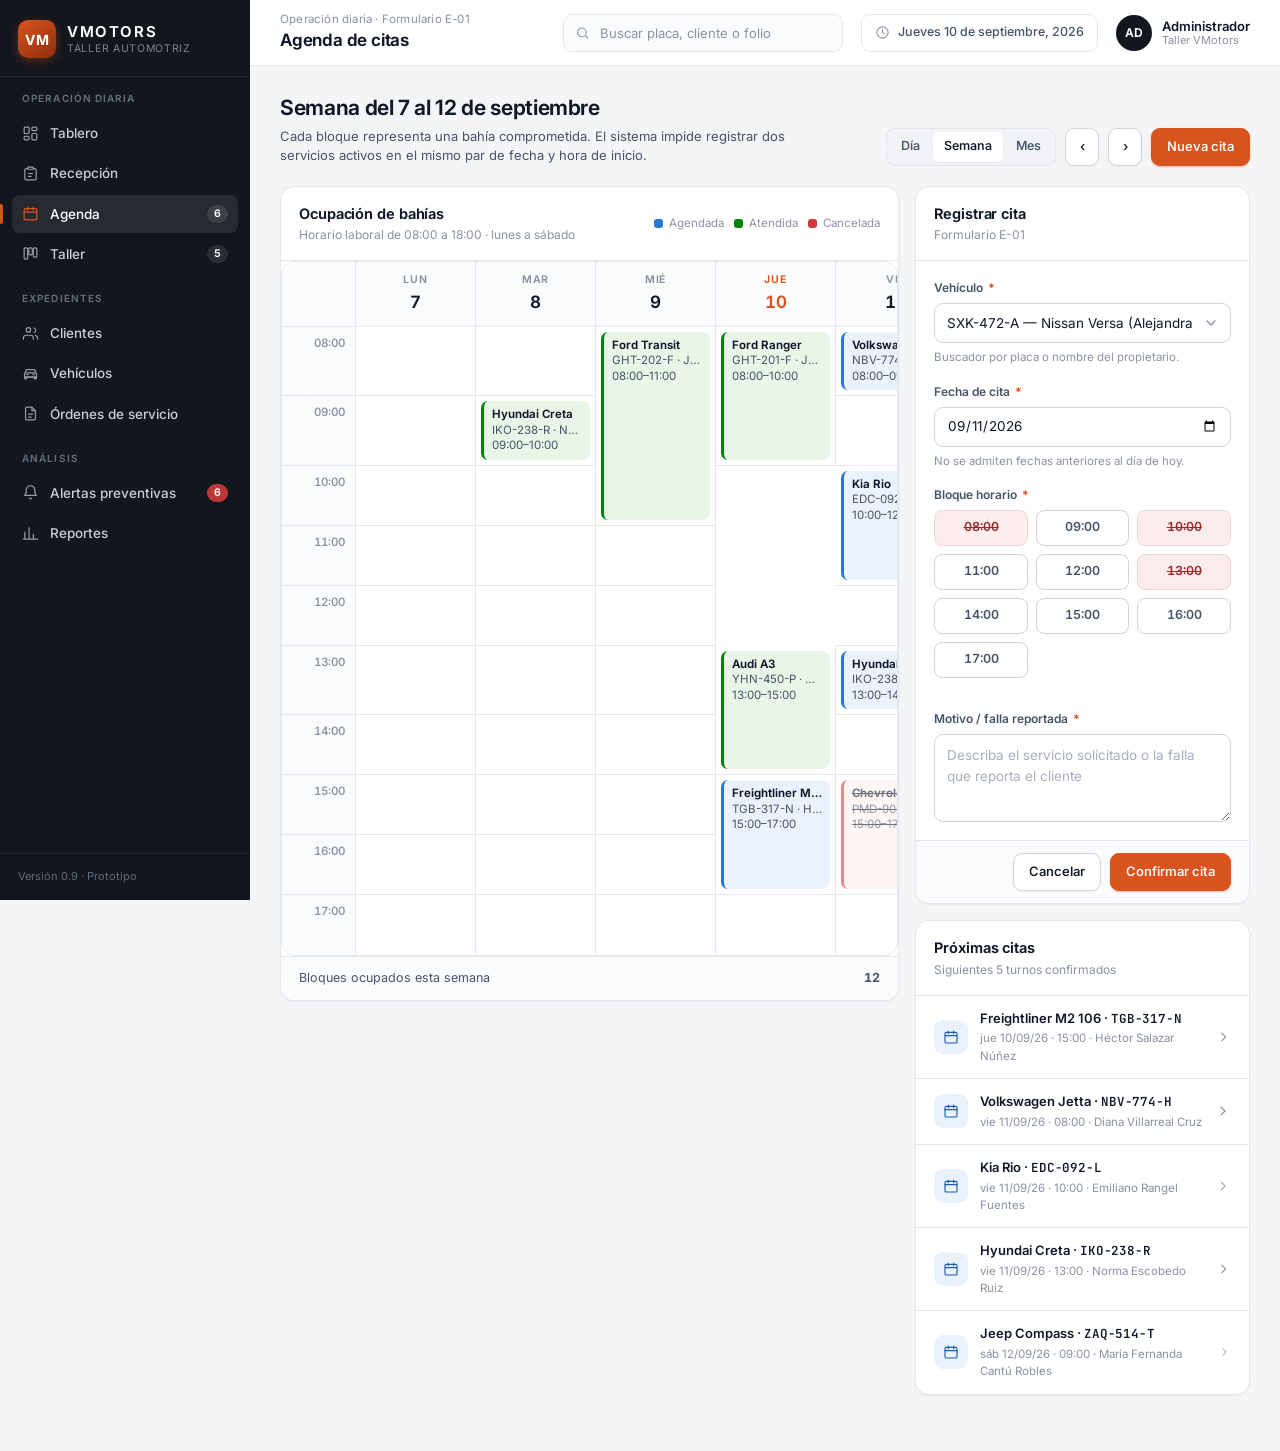
==== frontend/agenda.html @ 63ac7770 "code(frontend): This commit add the frontend without backend (future commit)" ====
<!DOCTYPE html>
<html lang="es">
<head>
<meta charset="utf-8">
<meta name="viewport" content="width=device-width, initial-scale=1">
<title>Agenda de citas · VMotors</title>
<link rel="icon" href="assets/img/favicon.svg">
<link rel="preconnect" href="https://fonts.googleapis.com">
<link rel="preconnect" href="https://fonts.gstatic.com" crossorigin>
<link href="https://fonts.googleapis.com/css2?family=Inter:wght@400;500;600;700&family=JetBrains+Mono:wght@500;600&display=swap" rel="stylesheet">
<link rel="stylesheet" href="assets/css/styles.css">
</head>
<body data-page="agenda" data-title="Agenda de citas" data-crumb="Operación diaria · Formulario E-01">
<div class="layout">
  <aside id="sidebar"></aside>
  <div class="main">
    <header id="topbar"></header>
    <main class="content">

      <div class="page-head">
        <div>
          <h2>Semana del 7 al 12 de septiembre</h2>
          <p>Cada bloque representa una bahía comprometida. El sistema impide registrar dos servicios activos en el mismo par de fecha y hora de inicio.</p>
        </div>
        <div class="page-actions">
          <div class="seg">
            <button data-demo="Vista de día (demostración).">Día</button>
            <button class="is-active">Semana</button>
            <button data-demo="Vista de mes (demostración).">Mes</button>
          </div>
          <button class="btn btn-icon" data-demo="Semana anterior (demostración).">‹</button>
          <button class="btn btn-icon" data-demo="Semana siguiente (demostración).">›</button>
          <button class="btn btn-primary" data-modal-open="modal-cita">Nueva cita</button>
        </div>
      </div>

      <div class="grid g-main" style="align-items:start">
        <!-- ===================== CALENDARIO ===================== -->
        <article class="card">
          <div class="card-head">
            <div>
              <h3>Ocupación de bahías</h3>
              <div class="sub">Horario laboral de 08:00 a 18:00 · lunes a sábado</div>
            </div>
            <div class="row" style="font-size:11.5px;color:var(--ink-3)">
              <span class="row" style="gap:6px"><span class="kb-swatch" style="background:var(--st-recibido)"></span>Agendada</span>
              <span class="row" style="gap:6px"><span class="kb-swatch" style="background:var(--st-terminado)"></span>Atendida</span>
              <span class="row" style="gap:6px"><span class="kb-swatch" style="background:var(--critical)"></span>Cancelada</span>
            </div>
          </div>
          <div class="card-body tight">
            <div class="cal" id="cal"></div>
          </div>
          <div class="card-foot">
            <span>Bloques ocupados esta semana</span>
            <strong class="num" id="ocupacion">0</strong>
          </div>
        </article>

        <!-- ===================== PANEL E-01 ===================== -->
        <aside class="stack" style="position:sticky;top:90px">
          <article class="card">
            <div class="card-head">
              <div><h3>Registrar cita</h3><div class="sub">Formulario E-01</div></div>
            </div>
            <div class="card-body">
              <div class="stack" style="gap:16px">
                <div class="field">
                  <label>Vehículo <span class="req">*</span></label>
                  <select class="select" id="sel-vehiculo"></select>
                  <span class="hint">Buscador por placa o nombre del propietario.</span>
                </div>
                <div class="field">
                  <label>Fecha de cita <span class="req">*</span></label>
                  <input class="input" type="date" id="in-fecha" value="2026-09-11" min="2026-09-10">
                  <span class="hint">No se admiten fechas anteriores al día de hoy.</span>
                </div>
                <div class="field">
                  <label>Bloque horario <span class="req">*</span></label>
                  <div class="slots" id="slots"></div>
                </div>
                <div id="aviso-slot"></div>
                <div class="field">
                  <label>Motivo / falla reportada <span class="req">*</span></label>
                  <textarea class="textarea" style="min-height:88px" placeholder="Describa el servicio solicitado o la falla que reporta el cliente"></textarea>
                </div>
              </div>
            </div>
            <div class="card-foot" style="justify-content:flex-end;gap:9px">
              <button class="btn" data-demo="Captura cancelada (demostración).">Cancelar</button>
              <button class="btn btn-primary" id="btn-guardar" data-demo="Cita registrada (demostración).">Confirmar cita</button>
            </div>
          </article>

          <article class="card">
            <div class="card-head"><div><h3>Próximas citas</h3><div class="sub">Siguientes 5 turnos confirmados</div></div></div>
            <div class="list" id="proximas"></div>
          </article>
        </aside>
      </div>

    </main>
  </div>
</div>

<!-- Modal de detalle de cita -->
<div class="modal-backdrop" id="modal-cita">
  <div class="modal">
    <div class="modal-head">
      <div>
        <h3 id="mc-titulo">Detalle de la cita</h3>
        <div class="sub dim" id="mc-sub"></div>
      </div>
      <button class="btn btn-ghost btn-icon" data-modal-close><span data-icon="cerrar"></span></button>
    </div>
    <div class="modal-body" id="mc-body"></div>
    <div class="modal-foot">
      <button class="btn" data-modal-close>Cerrar</button>
      <button class="btn" data-demo="Cita reprogramada (demostración).">Reprogramar</button>
      <a class="btn btn-primary" href="orden-detalle.html">Abrir orden de servicio</a>
    </div>
  </div>
</div>

<script src="assets/js/data.js"></script>
<script src="assets/js/app.js"></script>
<script>
const DIAS_SEMANA = [
  { iso: "2026-09-07", nombre: "Lun" }, { iso: "2026-09-08", nombre: "Mar" },
  { iso: "2026-09-09", nombre: "Mié" }, { iso: "2026-09-10", nombre: "Jue" },
  { iso: "2026-09-11", nombre: "Vie" }, { iso: "2026-09-12", nombre: "Sáb" }
];
const HORAS = ["08:00","09:00","10:00","11:00","12:00","13:00","14:00","15:00","16:00","17:00"];

const COLOR_CITA = {
  "Agendada":  { linea: "var(--st-recibido)",  fondo: "#eaf2fd" },
  "Atendida":  { linea: "var(--st-terminado)", fondo: "#e8f6e8" },
  "Cancelada": { linea: "var(--critical)",     fondo: "#fceded" }
};

function initPagina() {
  pintarCalendario();
  pintarPanel();
  pintarProximas();
}

/* ------------------------- Calendario semanal ------------------------- */
function pintarCalendario() {
  const cal = document.getElementById("cal");
  const partes = [];
  let ocupados = 0;

  /* Encabezados */
  partes.push(`<div class="cal-cell cal-head" style="grid-column:1;grid-row:1"></div>`);
  DIAS_SEMANA.forEach((d, i) => {
    const hoy = d.iso === VM.HOY;
    partes.push(`<div class="cal-cell cal-head ${hoy ? "is-today" : ""} ${i === 5 ? "is-last-col" : ""}"
        style="grid-column:${i + 2};grid-row:1">
        <div class="d-name">${d.nombre}</div>
        <div class="d-num">${Number(d.iso.slice(8))}</div>
      </div>`);
  });

  /* Celdas por hora */
  HORAS.forEach((h, r) => {
    const fila = r + 2;
    const ultimaFila = r === HORAS.length - 1;
    partes.push(`<div class="cal-cell cal-hour ${ultimaFila ? "is-last-row" : ""}" style="grid-column:1;grid-row:${fila}">${h}</div>`);

    DIAS_SEMANA.forEach((d, c) => {
      const col = c + 2;
      const clases = `${c === 5 ? "is-last-col" : ""} ${ultimaFila ? "is-last-row" : ""}`;

      const inicia = VM.citas.find(x => x.fecha === d.iso && x.hora_inicio === h);
      const cubre  = VM.citas.find(x => x.fecha === d.iso && x.hora_inicio < h && x.hora_fin > h);
      if (cubre) return;                       /* la celda la ocupa un evento que empezó antes */

      if (inicia) {
        ocupados++;
        const v  = VM.vehiculo(inicia.id_vehiculo);
        const cl = VM.cliente(v.id_cliente);
        const dur = Math.max(1, parseInt(inicia.hora_fin) - parseInt(inicia.hora_inicio));
        const col_ = COLOR_CITA[inicia.estatus_cita];
        partes.push(`<div class="cal-cell ${clases}" style="grid-column:${col};grid-row:${fila} / span ${dur}">
          <div class="cal-event ${inicia.estatus_cita === "Cancelada" ? "is-cancel" : ""}"
               style="--ev:${col_.linea};--ev-bg:${col_.fondo}"
               data-cita="${inicia.id_cita}" role="button" tabindex="0">
            <div class="ev-title">${v.marca} ${v.modelo}</div>
            <div class="ev-sub">${v.placas} · ${VM.nombreCliente(cl).split(" ")[0]}</div>
            <div class="ev-sub">${inicia.hora_inicio}–${inicia.hora_fin}</div>
          </div>
        </div>`);
      } else {
        partes.push(`<div class="cal-cell cal-slot is-free ${clases}" style="grid-column:${col};grid-row:${fila}"
             data-demo="Bloque libre: se abriría el formulario E-01 (demostración)."></div>`);
      }
    });
  });

  cal.innerHTML = partes.join("");
  cal.style.gridTemplateRows = `auto repeat(${HORAS.length}, minmax(60px, auto))`;
  document.getElementById("ocupacion").textContent = ocupados;

  cal.addEventListener("click", (e) => {
    const ev = e.target.closest("[data-cita]");
    if (ev) abrirDetalle(+ev.dataset.cita);
  });
}

/* ------------------------- Detalle en modal ------------------------- */
function abrirDetalle(idCita) {
  const c  = VM.cita(idCita);
  const v  = VM.vehiculo(c.id_vehiculo);
  const cl = VM.cliente(v.id_cliente);
  const o  = VM.ordenDeCita(idCita);

  document.getElementById("mc-titulo").textContent = `${v.marca} ${v.modelo} ${v.anio}`;
  document.getElementById("mc-sub").innerHTML = `Cita #${c.id_cita} · ${fmt.fecha(c.fecha)} · ${c.hora_inicio}–${c.hora_fin}`;
  document.getElementById("mc-body").innerHTML = `
    <div class="spec-grid" style="margin-bottom:18px">
      <div class="spec"><div class="s-k">Placas</div><div class="s-v mono">${v.placas}</div></div>
      <div class="spec"><div class="s-k">Estatus cita</div><div class="s-v">${pillCita(c.estatus_cita)}</div></div>
      <div class="spec"><div class="s-k">Orden</div><div class="s-v folio">${o ? o.folio : "Sin generar"}</div></div>
      <div class="spec"><div class="s-k">Etapa en taller</div><div class="s-v">${o ? pillOrden(o.estatus) : "—"}</div></div>
    </div>
    <dl class="dl">
      <dt>Propietario</dt><dd>${VM.nombreCliente(cl)}</dd>
      <dt>Teléfono</dt><dd class="mono">${cl.telefono}</dd>
      <dt>Correo</dt><dd>${cl.correo || "No registrado"}</dd>
      <dt>Motivo</dt><dd>${c.motivo_ingreso}</dd>
    </dl>`;
  document.getElementById("modal-cita").classList.add("is-open");
}

/* ------------------------- Panel E-01 ------------------------- */
function pintarPanel() {
  const sel = document.getElementById("sel-vehiculo");
  sel.innerHTML = VM.vehiculos.map(v => {
    const cl = VM.cliente(v.id_cliente);
    return `<option value="${v.id_vehiculo}">${v.placas} — ${v.marca} ${v.modelo} (${VM.nombreCliente(cl)})</option>`;
  }).join("");

  const fecha = document.getElementById("in-fecha");
  fecha.addEventListener("change", pintarSlots);
  pintarSlots();
}

function pintarSlots() {
  const fecha = document.getElementById("in-fecha").value;
  const cont  = document.getElementById("slots");
  const ocupadas = VM.citas
    .filter(c => c.fecha === fecha && c.estatus_cita !== "Cancelada")
    .map(c => c.hora_inicio);

  cont.innerHTML = VM.BLOQUES_HORARIOS.map(h =>
    `<button type="button" class="slot ${ocupadas.includes(h) ? "is-taken" : ""}" data-hora="${h}">${h}</button>`
  ).join("");

  cont.querySelectorAll(".slot").forEach(b => {
    b.addEventListener("click", () => {
      cont.querySelectorAll(".slot").forEach(x => x.classList.remove("is-selected"));
      b.classList.add("is-selected");
      evaluarTraslape(b.dataset.hora, b.classList.contains("is-taken"), fecha);
    });
  });
  document.getElementById("aviso-slot").innerHTML = "";
  document.getElementById("btn-guardar").classList.remove("is-disabled");
}

/* Regla del Proceso 2.0: (fecha, hora_inicio) ocupado => se bloquea el guardado */
function evaluarTraslape(hora, ocupado, fecha) {
  const aviso = document.getElementById("aviso-slot");
  const btn   = document.getElementById("btn-guardar");

  if (ocupado) {
    const cita = VM.citas.find(c => c.fecha === fecha && c.hora_inicio === hora && c.estatus_cita !== "Cancelada");
    const v = VM.vehiculo(cita.id_vehiculo);
    aviso.innerHTML = `<div class="alert alert-danger">${icon("alerta")}
      <div>
        <div class="a-title">Traslape detectado</div>
        El bloque de las ${hora} del ${fmt.fechaCorta(fecha)} ya está comprometido con
        <strong>${v.marca} ${v.modelo} (${v.placas})</strong>. Seleccione otro horario para habilitar el guardado.
      </div></div>`;
    btn.classList.add("is-disabled");
  } else {
    aviso.innerHTML = `<div class="alert alert-good">${icon("check")}
      <div>
        <div class="a-title">Horario disponible</div>
        No existen citas activas para las ${hora} del ${fmt.fechaCorta(fecha)}.
      </div></div>`;
    btn.classList.remove("is-disabled");
  }
}

/* ------------------------- Proximas citas ------------------------- */
function pintarProximas() {
  const prox = VM.citas
    .filter(c => c.fecha >= VM.HOY && c.estatus_cita === "Agendada")
    .sort((a, b) => (a.fecha + a.hora_inicio).localeCompare(b.fecha + b.hora_inicio))
    .slice(0, 5);

  document.getElementById("proximas").innerHTML = prox.map(c => {
    const v = VM.vehiculo(c.id_vehiculo);
    const cl = VM.cliente(v.id_cliente);
    return `<div class="list-item" data-cita="${c.id_cita}" style="cursor:pointer">
      <div class="li-icon info">${icon("agenda")}</div>
      <div class="li-main">
        <div class="li-title">${v.marca} ${v.modelo} · <span class="mono">${v.placas}</span></div>
        <div class="li-sub">${fmt.diaSemana(c.fecha)} ${fmt.fechaCorta(c.fecha)} · ${c.hora_inicio} · ${VM.nombreCliente(cl)}</div>
      </div>
      <span data-icon="chevron" style="color:var(--ink-3);width:16px;height:16px"></span>
    </div>`;
  }).join("");

  initIcons(document.getElementById("proximas"));
  document.getElementById("proximas").addEventListener("click", (e) => {
    const it = e.target.closest("[data-cita]");
    if (it) abrirDetalle(+it.dataset.cita);
  });
}
</script>
</body>
</html>
---- frontend/assets/css/styles.css ----
/* ==========================================================================
   VMotors - Sistema de Gestion para Taller Automotriz
   Hoja de estilos unica del prototipo visual (mockup estatico)
   ========================================================================== */

/* --------------------------------------------------------------------------
   1. Tokens de diseno
   -------------------------------------------------------------------------- */
:root {
  /* Superficies e ink */
  --bg:             #f4f5f7;
  --surface:        #ffffff;
  --surface-2:      #fafbfc;
  --surface-3:      #f1f3f6;
  --border:         #e4e7ec;
  --border-strong:  #d0d5dd;
  --ink:            #101828;
  --ink-2:          #475467;
  --ink-3:          #8a91a0;

  /* Marca */
  --nav:            #12161d;
  --nav-2:          #1b2029;
  --nav-ink:        #c9cfda;
  --accent:         #d9531e;
  --accent-dark:    #b8410f;
  --accent-weak:    #fdf1ea;

  /* Serie de datos (paleta validada) */
  --series-1:       #2a78d6;
  --series-1-weak:  #cde2fb;
  --grid:           #eceef2;

  /* Estados del taller */
  --st-pendiente:   #667085;
  --st-recibido:    #2a78d6;
  --st-diagnostico: #4a3aa7;
  --st-reparacion:  #eb6834;
  --st-terminado:   #008300;
  --st-entregado:   #344054;

  /* Semaforo */
  --good:           #0ca30c;
  --warning:        #fab219;
  --serious:        #ec835a;
  --critical:       #d03b3b;

  /* Geometria */
  --r-sm: 6px;
  --r:    10px;
  --r-lg: 14px;
  --shadow-xs: 0 1px 2px rgba(16, 24, 40, .05);
  --shadow-sm: 0 1px 3px rgba(16, 24, 40, .07), 0 1px 2px rgba(16, 24, 40, .04);
  --shadow-md: 0 8px 24px rgba(16, 24, 40, .09), 0 2px 6px rgba(16, 24, 40, .05);
  --shadow-lg: 0 24px 60px rgba(16, 24, 40, .18);
  --sidebar-w: 250px;
  --topbar-h: 66px;

  --font: "Inter", -apple-system, BlinkMacSystemFont, "Segoe UI", Roboto, Helvetica, Arial, sans-serif;
  --mono: "JetBrains Mono", ui-monospace, SFMono-Regular, Menlo, Consolas, monospace;
}

/* --------------------------------------------------------------------------
   2. Reset
   -------------------------------------------------------------------------- */
*, *::before, *::after { box-sizing: border-box; }
html, body { height: 100%; }
body {
  margin: 0;
  background: var(--bg);
  color: var(--ink);
  font-family: var(--font);
  font-size: 14px;
  line-height: 1.5;
  -webkit-font-smoothing: antialiased;
  text-rendering: optimizeLegibility;
}
h1, h2, h3, h4, p, figure { margin: 0; }
[hidden] { display: none !important; }
a { color: inherit; text-decoration: none; }
button, input, select, textarea { font: inherit; color: inherit; }
img, svg { vertical-align: middle; }
table { border-collapse: collapse; width: 100%; }
::selection { background: var(--accent-weak); }

/* Scrollbars discretas */
::-webkit-scrollbar { width: 10px; height: 10px; }
::-webkit-scrollbar-thumb { background: #d3d7de; border-radius: 8px; border: 3px solid transparent; background-clip: content-box; }
::-webkit-scrollbar-thumb:hover { background: #b9bfc9; background-clip: content-box; }
::-webkit-scrollbar-track { background: transparent; }

/* --------------------------------------------------------------------------
   3. Layout general
   -------------------------------------------------------------------------- */
.layout { display: flex; min-height: 100vh; }

.sidebar {
  width: var(--sidebar-w);
  flex: 0 0 var(--sidebar-w);
  background: var(--nav);
  color: var(--nav-ink);
  display: flex;
  flex-direction: column;
  position: sticky;
  top: 0;
  height: 100vh;
}
.main {
  flex: 1 1 auto;
  min-width: 0;
  display: flex;
  flex-direction: column;
}
.content {
  padding: 26px 30px 56px;
  flex: 1 1 auto;
  max-width: 1560px;
  width: 100%;
}

/* --------------------------------------------------------------------------
   4. Sidebar
   -------------------------------------------------------------------------- */
.brand {
  display: flex;
  align-items: center;
  gap: 11px;
  padding: 20px 18px 18px;
  border-bottom: 1px solid rgba(255,255,255,.07);
}
.brand-mark {
  width: 38px; height: 38px;
  border-radius: 10px;
  background: linear-gradient(145deg, var(--accent) 0%, #8f2f0c 100%);
  display: grid; place-items: center;
  color: #fff;
  font-weight: 700;
  font-size: 14px;
  letter-spacing: .5px;
  box-shadow: 0 3px 10px rgba(217, 83, 30, .35);
  flex: 0 0 auto;
}
.brand-text { display: flex; flex-direction: column; line-height: 1.2; }
.brand-name { color: #fff; font-weight: 650; font-size: 15px; letter-spacing: 1.6px; }
.brand-sub { font-size: 10.5px; color: #7c8494; letter-spacing: .7px; text-transform: uppercase; margin-top: 2px; }

.nav { padding: 14px 12px; overflow-y: auto; flex: 1 1 auto; }
.nav-group { margin-bottom: 18px; }
.nav-label {
  font-size: 10px; font-weight: 650; letter-spacing: 1.1px;
  text-transform: uppercase; color: #626b7c;
  padding: 0 10px 8px;
}
.nav-item {
  display: flex; align-items: center; gap: 11px;
  padding: 9px 10px;
  border-radius: 8px;
  color: var(--nav-ink);
  font-size: 13.5px;
  font-weight: 500;
  position: relative;
  transition: background .14s ease, color .14s ease;
}
.nav-item + .nav-item { margin-top: 2px; }
.nav-item svg { width: 17px; height: 17px; flex: 0 0 auto; opacity: .72; }
.nav-item:hover { background: rgba(255,255,255,.055); color: #fff; }
.nav-item:hover svg { opacity: 1; }
.nav-item.is-active { background: rgba(255,255,255,.09); color: #fff; }
.nav-item.is-active svg { opacity: 1; color: var(--accent); }
.nav-item.is-active::before {
  content: ""; position: absolute; left: -12px; top: 50%; transform: translateY(-50%);
  width: 3px; height: 20px; border-radius: 0 3px 3px 0; background: var(--accent);
}
.nav-badge {
  margin-left: auto;
  background: rgba(255,255,255,.1);
  color: #fff;
  font-size: 10.5px; font-weight: 650;
  padding: 1px 7px; border-radius: 20px;
  font-variant-numeric: tabular-nums;
}
.nav-badge.is-alert { background: rgba(208,59,59,.9); }

.sidebar-foot {
  border-top: 1px solid rgba(255,255,255,.07);
  padding: 14px 18px 16px;
  font-size: 11px;
  color: #626b7c;
  display: flex; justify-content: space-between; align-items: center;
}
.sidebar-foot a:hover { color: #fff; }

/* --------------------------------------------------------------------------
   5. Topbar
   -------------------------------------------------------------------------- */
.topbar {
  height: var(--topbar-h);
  flex: 0 0 var(--topbar-h);
  background: rgba(255,255,255,.88);
  backdrop-filter: saturate(180%) blur(10px);
  border-bottom: 1px solid var(--border);
  display: flex; align-items: center; gap: 18px;
  padding: 0 30px;
  position: sticky; top: 0; z-index: 40;
}
.topbar-titles { min-width: 0; }
.topbar h1 { font-size: 17px; font-weight: 650; letter-spacing: -.2px; }
.topbar .crumb { font-size: 11.5px; color: var(--ink-3); letter-spacing: .2px; }
.topbar-spacer { flex: 1 1 auto; }

.search {
  position: relative; width: 280px;
}
.search input {
  width: 100%;
  height: 38px;
  border: 1px solid var(--border);
  background: var(--surface-2);
  border-radius: 9px;
  padding: 0 12px 0 36px;
  font-size: 13px;
  outline: none;
  transition: border-color .15s, box-shadow .15s, background .15s;
}
.search input::placeholder { color: var(--ink-3); }
.search input:focus { border-color: var(--accent); background: #fff; box-shadow: 0 0 0 3px rgba(217,83,30,.12); }
.search svg { position: absolute; left: 12px; top: 50%; transform: translateY(-50%); width: 15px; height: 15px; color: var(--ink-3); }

.topbar-chip {
  display: inline-flex; align-items: center; gap: 8px;
  height: 38px; padding: 0 13px;
  border: 1px solid var(--border);
  border-radius: 9px;
  background: var(--surface);
  font-size: 12.5px; color: var(--ink-2); font-weight: 500;
  white-space: nowrap;
}
.topbar-chip svg { width: 15px; height: 15px; color: var(--ink-3); }

.avatar {
  width: 36px; height: 36px; border-radius: 50%;
  background: var(--nav); color: #fff;
  display: grid; place-items: center;
  font-size: 12px; font-weight: 650; letter-spacing: .3px;
}
.user-chip { display: flex; align-items: center; gap: 10px; }
.user-chip .u-name { font-size: 13px; font-weight: 600; line-height: 1.15; }
.user-chip .u-role { font-size: 11px; color: var(--ink-3); line-height: 1.15; }

/* --------------------------------------------------------------------------
   6. Encabezado de pagina y utilidades
   -------------------------------------------------------------------------- */
.page-head {
  display: flex; align-items: flex-end; justify-content: space-between;
  gap: 20px; margin-bottom: 20px; flex-wrap: wrap;
}
.page-head h2 { font-size: 21px; font-weight: 650; letter-spacing: -.35px; }
.page-head p { color: var(--ink-2); font-size: 13px; margin-top: 3px; max-width: 70ch; }
.page-actions { display: flex; gap: 9px; flex-wrap: wrap; }

.grid { display: grid; gap: 16px; }
.g-2 { grid-template-columns: repeat(2, minmax(0,1fr)); }
.g-3 { grid-template-columns: repeat(3, minmax(0,1fr)); }
.g-4 { grid-template-columns: repeat(4, minmax(0,1fr)); }
.g-main { grid-template-columns: minmax(0, 1.85fr) minmax(0, 1fr); }
.g-side { grid-template-columns: minmax(0, 1fr) minmax(0, 1.6fr); }
.stack { display: flex; flex-direction: column; gap: 16px; }
.row { display: flex; align-items: center; gap: 10px; }
.row-between { display: flex; align-items: center; justify-content: space-between; gap: 12px; }
.mt-16 { margin-top: 16px; }
.mt-24 { margin-top: 24px; }
.muted { color: var(--ink-2); }
.dim { color: var(--ink-3); }
.num { font-variant-numeric: tabular-nums; }
.mono { font-family: var(--mono); font-size: 12.5px; letter-spacing: -.2px; }
.nowrap { white-space: nowrap; }
.tright { text-align: right; }
.tcenter { text-align: center; }

/* --------------------------------------------------------------------------
   7. Card
   -------------------------------------------------------------------------- */
.card {
  background: var(--surface);
  border: 1px solid var(--border);
  border-radius: var(--r-lg);
  box-shadow: var(--shadow-xs);
  overflow: hidden;
}
.card-head {
  padding: 16px 18px;
  border-bottom: 1px solid var(--border);
  display: flex; align-items: center; justify-content: space-between; gap: 12px;
}
.card-head h3 { font-size: 14.5px; font-weight: 650; letter-spacing: -.1px; }
.card-head .sub { font-size: 12px; color: var(--ink-3); margin-top: 2px; }
.card-body { padding: 18px; }
.card-body.tight { padding: 0; }
.card-foot {
  padding: 12px 18px;
  border-top: 1px solid var(--border);
  background: var(--surface-2);
  display: flex; align-items: center; justify-content: space-between; gap: 12px;
  font-size: 12.5px; color: var(--ink-2);
}

/* --------------------------------------------------------------------------
   8. KPI tiles
   -------------------------------------------------------------------------- */
.kpi {
  background: var(--surface);
  border: 1px solid var(--border);
  border-radius: var(--r-lg);
  padding: 17px 18px 16px;
  box-shadow: var(--shadow-xs);
  position: relative;
  overflow: hidden;
}
.kpi::after {
  content: ""; position: absolute; inset: 0 auto 0 0; width: 3px;
  background: var(--kpi-accent, var(--border-strong));
}
.kpi-label {
  font-size: 10.5px; font-weight: 650; letter-spacing: 1px;
  text-transform: uppercase; color: var(--ink-3);
  display: flex; align-items: center; gap: 7px;
}
.kpi-value {
  font-size: 30px; font-weight: 660; letter-spacing: -1px;
  font-variant-numeric: tabular-nums;
  margin-top: 9px; line-height: 1.05;
}
.kpi-value .unit { font-size: 15px; font-weight: 550; color: var(--ink-3); letter-spacing: 0; margin-left: 3px; }
.kpi-foot { margin-top: 9px; font-size: 12px; color: var(--ink-2); display: flex; align-items: center; gap: 7px; }
.delta { display: inline-flex; align-items: center; gap: 3px; font-weight: 600; font-size: 11.5px; }
.delta.up { color: #0a7a0a; }
.delta.down { color: var(--critical); }
.delta svg { width: 12px; height: 12px; }

/* --------------------------------------------------------------------------
   9. Botones
   -------------------------------------------------------------------------- */
.btn {
  display: inline-flex; align-items: center; justify-content: center; gap: 7px;
  height: 38px; padding: 0 15px;
  border-radius: 9px;
  border: 1px solid var(--border-strong);
  background: var(--surface);
  color: var(--ink);
  font-size: 13px; font-weight: 550;
  cursor: pointer;
  white-space: nowrap;
  transition: background .14s, border-color .14s, box-shadow .14s, transform .05s;
  box-shadow: var(--shadow-xs);
}
.btn svg { width: 15px; height: 15px; }
.btn:hover { background: var(--surface-3); }
.btn:active { transform: translateY(1px); }
.btn-primary {
  background: var(--accent); border-color: var(--accent); color: #fff;
  box-shadow: 0 1px 2px rgba(184,65,15,.35);
}
.btn-primary:hover { background: var(--accent-dark); border-color: var(--accent-dark); }
.btn-dark { background: var(--nav); border-color: var(--nav); color: #fff; }
.btn-dark:hover { background: #232a35; border-color: #232a35; }
.btn-ghost { background: transparent; border-color: transparent; box-shadow: none; color: var(--ink-2); }
.btn-ghost:hover { background: var(--surface-3); color: var(--ink); }
.btn-sm { height: 32px; padding: 0 11px; font-size: 12.5px; border-radius: 8px; }
.btn-icon { width: 34px; padding: 0; }
.btn[disabled], .btn.is-disabled { opacity: .5; cursor: not-allowed; }

/* --------------------------------------------------------------------------
   10. Pills / badges
   -------------------------------------------------------------------------- */
.pill {
  display: inline-flex; align-items: center; gap: 6px;
  padding: 3px 9px 3px 7px;
  border-radius: 20px;
  font-size: 11.5px; font-weight: 600;
  border: 1px solid transparent;
  white-space: nowrap;
  line-height: 1.45;
}
.pill svg { width: 12px; height: 12px; }
.pill .dot { width: 6px; height: 6px; border-radius: 50%; background: currentColor; flex: 0 0 auto; }
.pill-plain { padding: 3px 9px; }

.st-pendiente   { color: #414b5c; background: #f1f2f4; border-color: #e1e4e9; }
.st-recibido    { color: #1b5cab; background: #eaf2fd; border-color: #d5e5fa; }
.st-diagnostico { color: #3b2e86; background: #eeecfa; border-color: #dedaf5; }
.st-reparacion  { color: #a83f14; background: #fdf0ea; border-color: #f8ded1; }
.st-terminado   { color: #056605; background: #e8f6e8; border-color: #d3ecd3; }
.st-entregado   { color: #344054; background: #eef0f3; border-color: #e0e4ea; }
.st-cancelada   { color: #a02a2a; background: #fceded; border-color: #f7dada; }
.st-agendada    { color: #1b5cab; background: #eaf2fd; border-color: #d5e5fa; }
.st-atendida    { color: #056605; background: #e8f6e8; border-color: #d3ecd3; }
.st-neutral     { color: var(--ink-2); background: var(--surface-3); border-color: var(--border); }
.st-warn        { color: #8a5a00; background: #fdf5e3; border-color: #f7e7c2; }
.st-critical    { color: #a02a2a; background: #fceded; border-color: #f7dada; }

/* --------------------------------------------------------------------------
   11. Tablas
   -------------------------------------------------------------------------- */
.table-wrap { overflow-x: auto; }
table.tbl { font-size: 13px; }
table.tbl thead th {
  position: sticky; top: 0; z-index: 2;
  background: var(--surface-2);
  text-align: left;
  font-size: 10.5px; font-weight: 650; letter-spacing: .9px; text-transform: uppercase;
  color: var(--ink-3);
  padding: 10px 16px;
  border-bottom: 1px solid var(--border);
  white-space: nowrap;
}
table.tbl tbody td {
  padding: 12px 16px;
  border-bottom: 1px solid var(--border);
  vertical-align: middle;
}
table.tbl tbody tr:last-child td { border-bottom: none; }
table.tbl tbody tr { transition: background .12s; }
table.tbl tbody tr:hover { background: var(--surface-2); }
table.tbl .cell-strong { font-weight: 600; }
table.tbl .cell-sub { font-size: 11.5px; color: var(--ink-3); margin-top: 1px; }
table.tbl td.actions { text-align: right; white-space: nowrap; }
.plate {
  display: inline-block;
  font-family: var(--mono);
  font-size: 12px; font-weight: 600; letter-spacing: .6px;
  background: var(--surface-3);
  border: 1px solid var(--border-strong);
  border-radius: 5px;
  padding: 2px 7px;
  color: var(--ink);
  white-space: nowrap;
}
.folio { font-family: var(--mono); font-size: 12.5px; font-weight: 600; color: var(--ink-2); }

.person { display: flex; align-items: center; gap: 10px; }
.person .av {
  width: 32px; height: 32px; border-radius: 50%;
  background: var(--surface-3); color: var(--ink-2);
  display: grid; place-items: center;
  font-size: 11px; font-weight: 650; letter-spacing: .2px;
  border: 1px solid var(--border);
  flex: 0 0 auto;
}

/* Barra de herramientas de tabla */
.toolbar {
  display: flex; align-items: center; gap: 10px; flex-wrap: wrap;
  padding: 14px 18px;
  border-bottom: 1px solid var(--border);
  background: var(--surface);
}
.toolbar .search { width: 260px; }
.seg {
  display: inline-flex; background: var(--surface-3);
  border: 1px solid var(--border); border-radius: 9px; padding: 3px; gap: 2px;
}
.seg button {
  border: 0; background: transparent; border-radius: 6px;
  padding: 5px 11px; font-size: 12.5px; font-weight: 550; color: var(--ink-2);
  cursor: pointer; transition: background .12s, color .12s;
}
.seg button:hover { color: var(--ink); }
.seg button.is-active { background: var(--surface); color: var(--ink); box-shadow: var(--shadow-xs); }

.pagination { display: flex; align-items: center; gap: 4px; }
.pagination button {
  min-width: 30px; height: 30px; padding: 0 8px;
  border: 1px solid var(--border); background: var(--surface);
  border-radius: 7px; font-size: 12.5px; cursor: pointer; color: var(--ink-2);
}
.pagination button:hover { background: var(--surface-3); }
.pagination button.is-active { background: var(--nav); border-color: var(--nav); color: #fff; font-weight: 600; }

/* --------------------------------------------------------------------------
   12. Formularios
   -------------------------------------------------------------------------- */
.field { display: flex; flex-direction: column; gap: 6px; }
.field > label {
  font-size: 12px; font-weight: 600; color: var(--ink-2);
  display: flex; align-items: center; gap: 5px;
}
.req { color: var(--accent); font-weight: 700; }
.input, .select, .textarea {
  width: 100%;
  border: 1px solid var(--border-strong);
  background: var(--surface);
  border-radius: 9px;
  padding: 0 12px;
  height: 40px;
  font-size: 13.5px;
  outline: none;
  transition: border-color .15s, box-shadow .15s;
}
.textarea { height: auto; padding: 10px 12px; resize: vertical; min-height: 90px; line-height: 1.55; }
.input:focus, .select:focus, .textarea:focus {
  border-color: var(--accent);
  box-shadow: 0 0 0 3px rgba(217,83,30,.12);
}
.input::placeholder, .textarea::placeholder { color: #a8aebb; }
.select {
  appearance: none;
  background-image: url("data:image/svg+xml;utf8,<svg xmlns='http://www.w3.org/2000/svg' width='16' height='16' viewBox='0 0 24 24' fill='none' stroke='%238a91a0' stroke-width='2.2' stroke-linecap='round' stroke-linejoin='round'><polyline points='6 9 12 15 18 9'/></svg>");
  background-repeat: no-repeat;
  background-position: right 11px center;
  padding-right: 34px;
}
.hint { font-size: 11.5px; color: var(--ink-3); }
.field-grid { display: grid; gap: 16px 16px; }
.fg-2 { grid-template-columns: repeat(2, minmax(0,1fr)); }
.fg-3 { grid-template-columns: repeat(3, minmax(0,1fr)); }
.fg-4 { grid-template-columns: repeat(4, minmax(0,1fr)); }
.span-2 { grid-column: span 2; }
.span-3 { grid-column: span 3; }
.span-full { grid-column: 1 / -1; }

.check { display: inline-flex; align-items: center; gap: 8px; font-size: 13px; color: var(--ink-2); cursor: pointer; }
.check input { width: 16px; height: 16px; accent-color: var(--accent); }

.radio-cards { display: grid; gap: 10px; grid-template-columns: repeat(auto-fit, minmax(150px, 1fr)); }
.radio-card {
  border: 1px solid var(--border-strong); border-radius: 10px;
  padding: 12px 13px; cursor: pointer;
  display: flex; align-items: center; gap: 10px;
  transition: border-color .14s, background .14s, box-shadow .14s;
  background: var(--surface);
}
.radio-card:hover { border-color: #b8bfcc; }
.radio-card input { accent-color: var(--accent); width: 16px; height: 16px; }
.radio-card .rc-title { font-size: 13px; font-weight: 600; }
.radio-card .rc-sub { font-size: 11.5px; color: var(--ink-3); }
.radio-card.is-selected { border-color: var(--accent); background: var(--accent-weak); box-shadow: 0 0 0 3px rgba(217,83,30,.09); }

.fieldset-title {
  font-size: 11px; font-weight: 650; letter-spacing: 1px; text-transform: uppercase;
  color: var(--ink-3); display: flex; align-items: center; gap: 10px;
  margin: 4px 0 2px;
}
.fieldset-title::after { content: ""; flex: 1 1 auto; height: 1px; background: var(--border); }

/* --------------------------------------------------------------------------
   13. Stepper
   -------------------------------------------------------------------------- */
.stepper { display: flex; align-items: flex-start; gap: 0; padding: 4px 2px 2px; }
.step { display: flex; align-items: center; gap: 12px; flex: 1 1 0; min-width: 0; }
.step:last-child { flex: 0 0 auto; }
.step-dot {
  width: 34px; height: 34px; border-radius: 50%;
  display: grid; place-items: center;
  border: 1.5px solid var(--border-strong);
  background: var(--surface);
  color: var(--ink-3);
  font-size: 13px; font-weight: 650;
  flex: 0 0 auto;
  transition: all .18s;
}
.step-meta { min-width: 0; }
.step-name { font-size: 13px; font-weight: 600; color: var(--ink-3); white-space: nowrap; }
.step-desc { font-size: 11.5px; color: var(--ink-3); white-space: nowrap; }
.step-line { flex: 1 1 auto; height: 1.5px; background: var(--border); margin: 0 14px; border-radius: 2px; }
.step.is-active .step-dot { border-color: var(--accent); background: var(--accent); color: #fff; box-shadow: 0 0 0 4px rgba(217,83,30,.13); }
.step.is-active .step-name { color: var(--ink); }
.step.is-done .step-dot { border-color: var(--good); background: var(--good); color: #fff; }
.step.is-done .step-name { color: var(--ink-2); }
.step.is-done + .step .step-line, .step.is-done .step-line { background: var(--good); }

.step-panel { display: none; }
.step-panel.is-current { display: block; animation: fadeUp .22s ease both; }
@keyframes fadeUp { from { opacity: 0; transform: translateY(6px);} to { opacity: 1; transform: none; } }

/* --------------------------------------------------------------------------
   14. Kanban
   -------------------------------------------------------------------------- */
.kanban {
  display: grid;
  grid-template-columns: repeat(6, minmax(196px, 1fr));
  gap: 12px;
  overflow-x: auto;
  padding-bottom: 10px;
  align-items: start;
}
.kb-col {
  background: var(--surface-3);
  border: 1px solid var(--border);
  border-radius: var(--r-lg);
  display: flex; flex-direction: column;
  min-height: 220px;
}
.kb-head {
  display: flex; align-items: center; gap: 8px;
  padding: 12px 13px 10px;
  border-bottom: 1px solid var(--border);
}
.kb-swatch { width: 9px; height: 9px; border-radius: 3px; flex: 0 0 auto; }
.kb-title { font-size: 12.5px; font-weight: 650; letter-spacing: -.1px; }
.kb-count {
  margin-left: auto; font-size: 11px; font-weight: 650;
  background: var(--surface); border: 1px solid var(--border);
  color: var(--ink-2); border-radius: 20px; padding: 1px 8px;
  font-variant-numeric: tabular-nums;
}
.kb-body { padding: 10px; display: flex; flex-direction: column; gap: 9px; min-height: 90px; }
.kb-card {
  background: var(--surface);
  border: 1px solid var(--border);
  border-radius: 10px;
  padding: 11px 12px;
  box-shadow: var(--shadow-xs);
  cursor: grab;
  transition: box-shadow .16s, transform .16s, border-color .16s;
  border-left: 3px solid var(--kb-accent, var(--border-strong));
}
.kb-card:hover { box-shadow: var(--shadow-md); transform: translateY(-1px); border-color: var(--border-strong); }
.kb-card.dragging { opacity: .45; cursor: grabbing; }
.kb-col.drop-target { outline: 2px dashed var(--accent); outline-offset: -3px; background: var(--accent-weak); }
.kb-card-top { display: flex; align-items: center; justify-content: space-between; gap: 8px; }
.kb-card-title { font-size: 13px; font-weight: 650; letter-spacing: -.1px; }
.kb-card-sub { font-size: 11.5px; color: var(--ink-3); margin-top: 2px; }
.kb-card-foot {
  margin-top: 10px; padding-top: 9px; border-top: 1px dashed var(--border);
  display: flex; align-items: center; justify-content: space-between;
  font-size: 11px; color: var(--ink-3);
}
.kb-empty {
  border: 1px dashed var(--border-strong); border-radius: 9px;
  padding: 18px 10px; text-align: center; color: var(--ink-3); font-size: 12px;
}

/* --------------------------------------------------------------------------
   15. Agenda / calendario
   -------------------------------------------------------------------------- */
.cal {
  display: grid;
  grid-template-columns: 74px repeat(6, minmax(120px, 1fr));
  border: 1px solid var(--border);
  border-radius: var(--r-lg);
  overflow: hidden;
  background: var(--surface);
}
.cal-cell { border-right: 1px solid var(--border); border-bottom: 1px solid var(--border); min-height: 60px; padding: 5px; }
.cal-cell.is-last-col { border-right: none; }
.cal-cell.is-last-row { border-bottom: none; }
.cal-head {
  background: var(--surface-2);
  padding: 10px 8px; text-align: center; min-height: 0;
}
.cal-head .d-name { font-size: 10.5px; text-transform: uppercase; letter-spacing: .9px; color: var(--ink-3); font-weight: 650; }
.cal-head .d-num { font-size: 17px; font-weight: 650; margin-top: 2px; font-variant-numeric: tabular-nums; }
.cal-head.is-today .d-num { color: var(--accent); }
.cal-head.is-today .d-name { color: var(--accent); }
.cal-hour {
  background: var(--surface-2); font-size: 11.5px; color: var(--ink-3);
  text-align: right; padding: 8px 10px; font-variant-numeric: tabular-nums; font-weight: 550;
}
.cal-slot { position: relative; cursor: pointer; transition: background .12s; }
.cal-slot:hover { background: var(--surface-2); }
.cal-slot.is-free:hover::after {
  content: "+ Agendar"; position: absolute; inset: 6px;
  display: grid; place-items: center;
  border: 1px dashed var(--accent); border-radius: 7px;
  color: var(--accent); font-size: 11.5px; font-weight: 600;
  background: var(--accent-weak);
}
.cal-event {
  border-radius: 7px; padding: 6px 8px; height: 100%;
  font-size: 11.5px; line-height: 1.35;
  border-left: 3px solid var(--ev, var(--series-1));
  background: var(--ev-bg, #eaf2fd);
  color: var(--ink);
  overflow: hidden;
}
.cal-event .ev-title { font-weight: 650; white-space: nowrap; overflow: hidden; text-overflow: ellipsis; }
.cal-event .ev-sub { color: var(--ink-2); white-space: nowrap; overflow: hidden; text-overflow: ellipsis; }
.cal-event.is-cancel { opacity: .6; text-decoration: line-through; }

/* Selector de bloques horarios (formulario E-01) */
.slots { display: grid; grid-template-columns: repeat(auto-fill, minmax(78px, 1fr)); gap: 8px; }
.slot {
  height: 36px; border-radius: 8px; cursor: pointer;
  border: 1px solid var(--border-strong); background: var(--surface);
  font-size: 12.5px; font-weight: 600; font-variant-numeric: tabular-nums;
  display: grid; place-items: center; color: var(--ink-2);
  transition: all .13s;
}
.slot:hover { border-color: var(--accent); color: var(--accent); }
.slot.is-taken {
  background: #fceded; border-color: #f3d4d4; color: #a02a2a;
  text-decoration: line-through; text-decoration-thickness: 1px;
}
.slot.is-selected { background: var(--accent); border-color: var(--accent); color: #fff; }
.slot.is-selected.is-taken { background: var(--critical); border-color: var(--critical); color: #fff; text-decoration: none; }

/* Alerta de traslape */
.alert {
  display: flex; gap: 11px; align-items: flex-start;
  border-radius: 10px; padding: 12px 14px;
  border: 1px solid var(--border); background: var(--surface-2);
  font-size: 12.5px; line-height: 1.5;
}
.alert svg { width: 17px; height: 17px; flex: 0 0 auto; margin-top: 1px; }
.alert .a-title { font-weight: 650; font-size: 13px; margin-bottom: 2px; }
.alert-danger  { background: #fdf1f1; border-color: #f6d9d9; color: #8c2020; }
.alert-warn    { background: #fdf7e8; border-color: #f5e5bd; color: #7a5300; }
.alert-info    { background: #eef4fd; border-color: #d8e6fa; color: #1a4d8f; }
.alert-good    { background: #eaf7ea; border-color: #d0eccf; color: #0a6b0a; }

/* --------------------------------------------------------------------------
   16. Charts (SVG a mano)
   -------------------------------------------------------------------------- */
.chart { width: 100%; display: block; overflow: visible; }
.chart .grid-line { stroke: var(--grid); stroke-width: 1; }
.chart .axis-text { fill: var(--ink-3); font-size: 10.5px; font-family: var(--font); }
.chart .axis-text.strong { fill: var(--ink-2); font-weight: 600; }
.chart .bar { fill: var(--series-1); transition: fill .14s; }
.chart .bar-track { fill: var(--surface-3); }
.chart g.bar-g:hover .bar { fill: #1c5cab; }
.chart .line { fill: none; stroke: var(--series-1); stroke-width: 2; stroke-linecap: round; stroke-linejoin: round; }
.chart .area { fill: url(#areaFade); }
.chart .marker { fill: var(--series-1); stroke: var(--surface); stroke-width: 2; }
.chart .value-label { fill: var(--ink-2); font-size: 10.5px; font-weight: 600; font-family: var(--font); font-variant-numeric: tabular-nums; }
.chart-hit { fill: transparent; cursor: crosshair; }
.chart-tip {
  position: absolute; z-index: 60; pointer-events: none;
  background: var(--nav); color: #fff;
  border-radius: 8px; padding: 7px 10px;
  font-size: 11.5px; line-height: 1.45;
  box-shadow: var(--shadow-md);
  opacity: 0; transform: translate(-50%, -120%);
  transition: opacity .12s;
  white-space: nowrap;
}
.chart-tip.is-on { opacity: 1; }
.chart-tip .t-k { color: #98a1b1; }
.chart-tip .t-v { font-weight: 650; font-variant-numeric: tabular-nums; }
.chart-holder { position: relative; }

/* Barras horizontales simples (distribucion) */
.hbar { display: flex; flex-direction: column; gap: 13px; }
.hbar-row { display: grid; grid-template-columns: 132px 1fr 46px; align-items: center; gap: 12px; }
.hbar-name { font-size: 12.5px; color: var(--ink-2); display: flex; align-items: center; gap: 7px; }
.hbar-track { height: 9px; border-radius: 5px; background: var(--surface-3); overflow: hidden; }
.hbar-fill { height: 100%; border-radius: 5px; background: var(--series-1); transition: width .5s cubic-bezier(.2,.8,.2,1); }
.hbar-val { font-size: 12.5px; font-weight: 650; text-align: right; font-variant-numeric: tabular-nums; }

/* --------------------------------------------------------------------------
   17. Timeline
   -------------------------------------------------------------------------- */
.timeline { position: relative; padding-left: 26px; }
.timeline::before {
  content: ""; position: absolute; left: 8px; top: 6px; bottom: 6px;
  width: 1.5px; background: var(--border);
}
.tl-item { position: relative; padding-bottom: 20px; }
.tl-item:last-child { padding-bottom: 0; }
.tl-item::before {
  content: ""; position: absolute; left: -22px; top: 4px;
  width: 11px; height: 11px; border-radius: 50%;
  background: var(--surface); border: 2px solid var(--tl-color, var(--border-strong));
}
.tl-item.is-current::before { background: var(--tl-color, var(--accent)); box-shadow: 0 0 0 4px rgba(217,83,30,.15); }
.tl-title { font-size: 13px; font-weight: 620; }
.tl-time { font-size: 11.5px; color: var(--ink-3); margin-top: 1px; }
.tl-note { font-size: 12.5px; color: var(--ink-2); margin-top: 5px; line-height: 1.55; }

/* --------------------------------------------------------------------------
   18. Modal (mockup)
   -------------------------------------------------------------------------- */
.modal-backdrop {
  position: fixed; inset: 0; z-index: 90;
  background: rgba(16,24,40,.45);
  backdrop-filter: blur(2px);
  display: none; align-items: center; justify-content: center;
  padding: 24px;
}
.modal-backdrop.is-open { display: flex; animation: fadeIn .15s ease both; }
@keyframes fadeIn { from { opacity: 0 } to { opacity: 1 } }
.modal {
  background: var(--surface); border-radius: var(--r-lg);
  box-shadow: var(--shadow-lg);
  width: min(720px, 100%); max-height: 88vh; overflow: auto;
  animation: pop .18s cubic-bezier(.2,.8,.2,1) both;
}
@keyframes pop { from { opacity: 0; transform: translateY(10px) scale(.985) } to { opacity: 1; transform: none } }
.modal-head { padding: 18px 20px; border-bottom: 1px solid var(--border); display: flex; justify-content: space-between; align-items: flex-start; gap: 14px; }
.modal-head h3 { font-size: 16px; font-weight: 650; }
.modal-body { padding: 20px; }
.modal-foot { padding: 14px 20px; border-top: 1px solid var(--border); background: var(--surface-2); display: flex; justify-content: flex-end; gap: 9px; }

/* --------------------------------------------------------------------------
   19. Listas descriptivas / ficha
   -------------------------------------------------------------------------- */
.dl { display: grid; grid-template-columns: auto 1fr; gap: 10px 18px; font-size: 13px; }
.dl dt { color: var(--ink-3); font-size: 12px; }
.dl dd { margin: 0; font-weight: 550; }
.spec-grid { display: grid; grid-template-columns: repeat(auto-fit, minmax(140px,1fr)); gap: 1px; background: var(--border); border: 1px solid var(--border); border-radius: 10px; overflow: hidden; }
.spec {
  background: var(--surface); padding: 12px 14px;
}
.spec .s-k { font-size: 10.5px; text-transform: uppercase; letter-spacing: .8px; color: var(--ink-3); font-weight: 650; }
.spec .s-v { font-size: 14px; font-weight: 600; margin-top: 4px; }

/* Lista de alertas */
.list { display: flex; flex-direction: column; }
.list-item {
  display: flex; align-items: center; gap: 12px;
  padding: 13px 18px; border-bottom: 1px solid var(--border);
  transition: background .12s;
}
.list-item:last-child { border-bottom: none; }
.list-item:hover { background: var(--surface-2); }
.list-item .li-main { min-width: 0; flex: 1 1 auto; }
.li-title { font-size: 13px; font-weight: 600; }
.li-sub { font-size: 11.5px; color: var(--ink-3); margin-top: 2px; }
.li-icon {
  width: 34px; height: 34px; border-radius: 9px; flex: 0 0 auto;
  display: grid; place-items: center; background: var(--surface-3); color: var(--ink-2);
}
.li-icon svg { width: 16px; height: 16px; }
.li-icon.warn { background: #fdf5e3; color: #8a5a00; }
.li-icon.crit { background: #fceded; color: #a02a2a; }
.li-icon.info { background: #eaf2fd; color: #1b5cab; }
.li-icon.good { background: #e8f6e8; color: #056605; }

/* --------------------------------------------------------------------------
   20. Login
   -------------------------------------------------------------------------- */
.login-wrap { min-height: 100vh; display: grid; grid-template-columns: 1.05fr .95fr; }
.login-aside {
  background: radial-gradient(1100px 640px at 12% 8%, #262c37 0%, #12161d 55%, #0c0f14 100%);
  color: #fff; padding: 52px 56px; display: flex; flex-direction: column; justify-content: space-between;
  position: relative; overflow: hidden;
}
.login-aside::after {
  content: ""; position: absolute; right: -140px; bottom: -160px;
  width: 460px; height: 460px; border-radius: 50%;
  background: radial-gradient(circle, rgba(217,83,30,.30) 0%, rgba(217,83,30,0) 68%);
}
.login-aside h2 { font-size: 34px; font-weight: 650; letter-spacing: -1px; line-height: 1.18; max-width: 15ch; }
.login-aside p { color: #99a1af; margin-top: 14px; max-width: 44ch; font-size: 14px; line-height: 1.65; }
.login-feats { display: flex; flex-direction: column; gap: 14px; margin-top: 30px; position: relative; z-index: 1; }
.login-feat { display: flex; gap: 12px; align-items: flex-start; font-size: 13px; color: #c9cfda; }
.login-feat svg { width: 17px; height: 17px; color: var(--accent); flex: 0 0 auto; margin-top: 2px; }
.login-panel { display: grid; place-items: center; padding: 40px; background: var(--surface); }
.login-card { width: min(390px, 100%); }
.login-card h1 { font-size: 23px; font-weight: 650; letter-spacing: -.5px; }
.login-card > p { color: var(--ink-2); font-size: 13.5px; margin-top: 6px; margin-bottom: 26px; }

/* --------------------------------------------------------------------------
   21. Comprobante imprimible
   -------------------------------------------------------------------------- */
.doc-shell { background: #e9ebef; min-height: 100vh; padding: 30px 20px 60px; }
.doc-bar {
  max-width: 820px; margin: 0 auto 18px;
  display: flex; align-items: center; justify-content: space-between; gap: 12px;
}
.sheet {
  max-width: 820px; margin: 0 auto;
  background: #fff; border-radius: 6px;
  box-shadow: var(--shadow-md);
  padding: 42px 46px 38px;
}
.sheet-head { display: flex; justify-content: space-between; align-items: flex-start; gap: 24px; padding-bottom: 20px; border-bottom: 2px solid var(--ink); }
.sheet-title { font-size: 12px; letter-spacing: 2.4px; text-transform: uppercase; color: var(--ink-3); font-weight: 650; }
.sheet-folio { font-size: 24px; font-weight: 660; letter-spacing: -.6px; font-variant-numeric: tabular-nums; }
.sheet-section { margin-top: 24px; }
.sheet .spec-grid { grid-template-columns: repeat(3, minmax(0, 1fr)); }
.sheet-section > h4 {
  font-size: 10.5px; letter-spacing: 1.4px; text-transform: uppercase; color: var(--ink-3);
  font-weight: 650; padding-bottom: 7px; border-bottom: 1px solid var(--border); margin-bottom: 12px;
}
.sign-row { display: grid; grid-template-columns: 1fr 1fr; gap: 60px; margin-top: 46px; }
.sign { text-align: center; }
.sign .line { border-top: 1px solid var(--ink); padding-top: 8px; font-size: 11.5px; color: var(--ink-2); }
.totals { margin-left: auto; width: 300px; font-size: 13px; }
.totals .t-row { display: flex; justify-content: space-between; padding: 7px 0; border-bottom: 1px dashed var(--border); }
.totals .t-row.grand { border-bottom: none; border-top: 2px solid var(--ink); margin-top: 6px; padding-top: 11px; font-size: 17px; font-weight: 660; }

@media print {
  .doc-shell { background: #fff; padding: 0; }
  .doc-bar, .no-print { display: none !important; }
  .sheet { box-shadow: none; max-width: none; padding: 0; border-radius: 0; }
  @page { margin: 16mm; }
}

/* --------------------------------------------------------------------------
   22. Responsivo
   -------------------------------------------------------------------------- */
@media (max-width: 1400px) {
  .g-4 { grid-template-columns: repeat(2, minmax(0,1fr)); }
}
@media (max-width: 1180px) {
  .g-main, .g-side, .g-3 { grid-template-columns: minmax(0,1fr); }
  .fg-4 { grid-template-columns: repeat(2, minmax(0,1fr)); }
}
@media (max-width: 900px) {
  .sidebar { display: none; }
  .content { padding: 20px 16px 44px; }
  .topbar { padding: 0 16px; }
  .search { display: none; }
  .g-2, .fg-3, .fg-2 { grid-template-columns: minmax(0,1fr); }
  .span-2, .span-3 { grid-column: auto; }
  .login-wrap { grid-template-columns: 1fr; }
  .login-aside { display: none; }
  .cal { grid-template-columns: 60px repeat(6, minmax(96px, 1fr)); }
}

/* --------------------------------------------------------------------------
   23. Toasts (avisos de prototipo)
   -------------------------------------------------------------------------- */
.toast-stack {
  position: fixed; right: 22px; bottom: 22px; z-index: 120;
  display: flex; flex-direction: column; gap: 9px; align-items: flex-end;
}
.toast {
  display: flex; align-items: center; gap: 10px;
  background: var(--nav); color: #fff;
  border-radius: 10px; padding: 11px 15px;
  font-size: 12.5px; font-weight: 500;
  box-shadow: var(--shadow-md);
  max-width: 360px;
  opacity: 0; transform: translateY(10px);
  transition: opacity .2s ease, transform .2s ease;
}
.toast.is-on { opacity: 1; transform: none; }
.toast svg { width: 16px; height: 16px; color: var(--accent); flex: 0 0 auto; }
.toast-ok svg { color: #4ade80; }

/* --------------------------------------------------------------------------
   24. Tarjetas de vehiculo
   -------------------------------------------------------------------------- */
.veh-grid { display: grid; grid-template-columns: repeat(auto-fill, minmax(320px, 1fr)); gap: 16px; }
.veh-card {
  background: var(--surface); border: 1px solid var(--border);
  border-radius: var(--r-lg); box-shadow: var(--shadow-xs);
  overflow: hidden; transition: box-shadow .16s, transform .16s, border-color .16s;
}
.veh-card:hover { box-shadow: var(--shadow-md); transform: translateY(-2px); border-color: var(--border-strong); }
.veh-top {
  display: flex; align-items: flex-start; justify-content: space-between; gap: 12px;
  padding: 15px 16px 13px;
  background: linear-gradient(180deg, var(--surface-2) 0%, var(--surface) 100%);
  border-bottom: 1px solid var(--border);
}
.veh-name { font-size: 15px; font-weight: 650; letter-spacing: -.2px; }
.veh-sub { font-size: 11.5px; color: var(--ink-3); margin-top: 2px; }
.veh-body { padding: 14px 16px; }
.veh-specs { display: grid; grid-template-columns: repeat(2, 1fr); gap: 10px 14px; }
.veh-spec .k { font-size: 10px; text-transform: uppercase; letter-spacing: .8px; color: var(--ink-3); font-weight: 650; }
.veh-spec .v { font-size: 13px; font-weight: 550; margin-top: 1px; }
.veh-foot {
  border-top: 1px solid var(--border); padding: 11px 16px;
  display: flex; align-items: center; justify-content: space-between; gap: 10px;
  background: var(--surface-2); font-size: 12px; color: var(--ink-2);
}

/* --------------------------------------------------------------------------
   25. Selector de flujo de estatus (formulario E-02)
   -------------------------------------------------------------------------- */
.flow { display: flex; align-items: stretch; gap: 0; flex-wrap: wrap; }
.flow-step {
  flex: 1 1 130px;
  border: 1px solid var(--border-strong);
  background: var(--surface);
  padding: 11px 12px;
  cursor: pointer;
  position: relative;
  transition: all .15s;
  text-align: left;
}
.flow-step:first-child { border-radius: 10px 0 0 10px; }
.flow-step:last-child  { border-radius: 0 10px 10px 0; }
.flow-step + .flow-step { border-left: none; }
.flow-step .fs-n { font-size: 10px; font-weight: 700; letter-spacing: .8px; color: var(--ink-3); }
.flow-step .fs-l { font-size: 12.5px; font-weight: 600; margin-top: 3px; line-height: 1.25; }
.flow-step:hover { background: var(--surface-2); }
.flow-step.is-done { background: var(--surface-3); }
.flow-step.is-done .fs-l, .flow-step.is-done .fs-n { color: var(--ink-3); }
.flow-step.is-current {
  background: var(--fs-color, var(--accent));
  border-color: var(--fs-color, var(--accent));
  box-shadow: 0 2px 8px rgba(16,24,40,.16);
  z-index: 1;
}
.flow-step.is-current .fs-l, .flow-step.is-current .fs-n { color: #fff; }
.flow-step.is-blocked { opacity: .55; }

/* Renglones de refacciones */
.line-add {
  display: flex; align-items: center; gap: 8px; padding: 11px 16px;
  border-top: 1px dashed var(--border); color: var(--ink-2);
  font-size: 12.5px; cursor: pointer; background: var(--surface-2);
}
.line-add:hover { color: var(--accent); }
.line-add svg { width: 15px; height: 15px; }
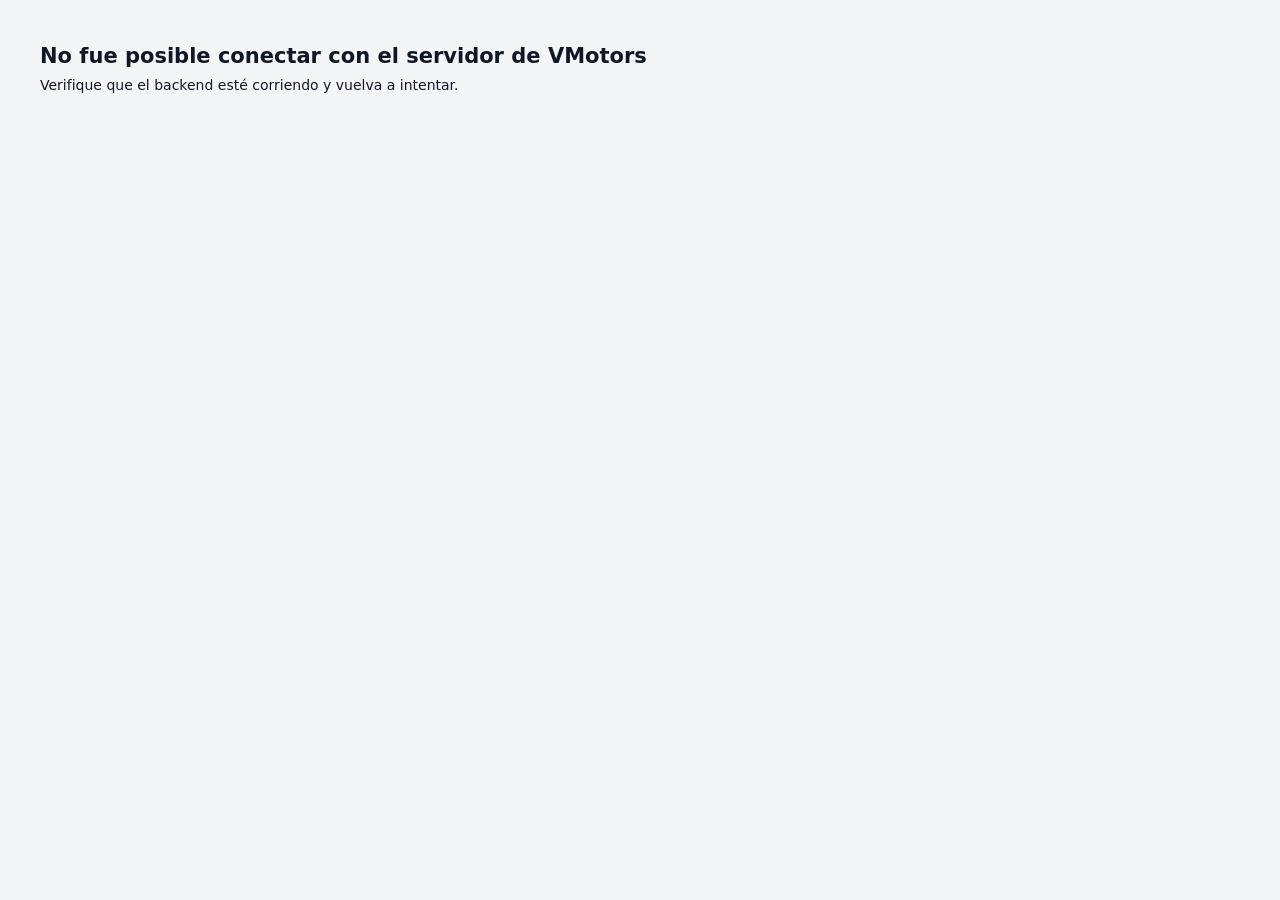
==== commit a93440a6: "feat: backend implementado, endpoints de api y ajustes frontend" ====
--- a/frontend/agenda.html
+++ b/frontend/agenda.html
@@ -19,7 +19,7 @@
 
       <div class="page-head">
         <div>
-          <h2>Semana del 7 al 12 de septiembre</h2>
+          <h2 id="titulo-semana">Semana</h2>
           <p>Cada bloque representa una bahía comprometida. El sistema impide registrar dos servicios activos en el mismo par de fecha y hora de inicio.</p>
         </div>
         <div class="page-actions">
@@ -72,7 +72,7 @@
                 </div>
                 <div class="field">
                   <label>Fecha de cita <span class="req">*</span></label>
-                  <input class="input" type="date" id="in-fecha" value="2026-09-11" min="2026-09-10">
+                  <input class="input" type="date" id="in-fecha">
                   <span class="hint">No se admiten fechas anteriores al día de hoy.</span>
                 </div>
                 <div class="field">
@@ -82,13 +82,13 @@
                 <div id="aviso-slot"></div>
                 <div class="field">
                   <label>Motivo / falla reportada <span class="req">*</span></label>
-                  <textarea class="textarea" style="min-height:88px" placeholder="Describa el servicio solicitado o la falla que reporta el cliente"></textarea>
+                  <textarea class="textarea" id="in-motivo" style="min-height:88px" placeholder="Describa el servicio solicitado o la falla que reporta el cliente"></textarea>
                 </div>
               </div>
             </div>
             <div class="card-foot" style="justify-content:flex-end;gap:9px">
               <button class="btn" data-demo="Captura cancelada (demostración).">Cancelar</button>
-              <button class="btn btn-primary" id="btn-guardar" data-demo="Cita registrada (demostración).">Confirmar cita</button>
+              <button class="btn btn-primary" id="btn-guardar">Confirmar cita</button>
             </div>
           </article>
 
@@ -125,12 +125,25 @@
 <script src="assets/js/data.js"></script>
 <script src="assets/js/app.js"></script>
 <script>
-const DIAS_SEMANA = [
-  { iso: "2026-09-07", nombre: "Lun" }, { iso: "2026-09-08", nombre: "Mar" },
-  { iso: "2026-09-09", nombre: "Mié" }, { iso: "2026-09-10", nombre: "Jue" },
-  { iso: "2026-09-11", nombre: "Vie" }, { iso: "2026-09-12", nombre: "Sáb" }
-];
+const NOMBRES_DIA = ["Lun", "Mar", "Mié", "Jue", "Vie", "Sáb"];
 const HORAS = ["08:00","09:00","10:00","11:00","12:00","13:00","14:00","15:00","16:00","17:00"];
+
+/* Semana laboral (lunes a sábado) que contiene a VM.HOY */
+function construirSemana() {
+  const hoy = new Date(VM.HOY + "T12:00:00");
+  const diaSemana = hoy.getDay();                      // 0=domingo .. 6=sábado
+  const offsetLunes = diaSemana === 0 ? -6 : 1 - diaSemana;
+  const lunes = new Date(hoy);
+  lunes.setDate(hoy.getDate() + offsetLunes);
+
+  return NOMBRES_DIA.map((nombre, i) => {
+    const d = new Date(lunes);
+    d.setDate(lunes.getDate() + i);
+    const iso = `${d.getFullYear()}-${_pad(d.getMonth() + 1)}-${_pad(d.getDate())}`;
+    return { iso, nombre };
+  });
+}
+const DIAS_SEMANA = construirSemana();
 
 const COLOR_CITA = {
   "Agendada":  { linea: "var(--st-recibido)",  fondo: "#eaf2fd" },
@@ -139,9 +152,59 @@
 };
 
 function initPagina() {
+  const primero = DIAS_SEMANA[0], ultimo = DIAS_SEMANA[DIAS_SEMANA.length - 1];
+  document.getElementById("titulo-semana").textContent =
+    `Semana del ${fmt.fecha(primero.iso)} al ${fmt.fecha(ultimo.iso)}`;
+
+  const inFecha = document.getElementById("in-fecha");
+  inFecha.min = VM.HOY;
+  inFecha.value = VM.HOY;
+
   pintarCalendario();
   pintarPanel();
   pintarProximas();
+
+  document.getElementById("btn-guardar").addEventListener("click", confirmarCita);
+}
+
+/* ------------------------- Confirmar cita (POST real) ------------------------- */
+async function confirmarCita() {
+  const btn = document.getElementById("btn-guardar");
+  if (btn.classList.contains("is-disabled")) return;
+
+  const idVehiculo = Number(document.getElementById("sel-vehiculo").value);
+  const fecha = document.getElementById("in-fecha").value;
+  const slot = document.querySelector("#slots .slot.is-selected");
+  const motivo = document.getElementById("in-motivo").value.trim();
+  const aviso = document.getElementById("aviso-slot");
+
+  if (!slot) {
+    aviso.innerHTML = `<div class="alert alert-danger">${icon("alerta")}<div>Seleccione un bloque horario.</div></div>`;
+    return;
+  }
+  if (!motivo) {
+    aviso.innerHTML = `<div class="alert alert-danger">${icon("alerta")}<div>Describa el motivo de la cita.</div></div>`;
+    return;
+  }
+
+  btn.classList.add("is-disabled");
+  btn.textContent = "Guardando…";
+  try {
+    await vmApi("POST", "/api/citas", {
+      id_vehiculo: idVehiculo, fecha, hora_inicio: slot.dataset.hora, motivo_ingreso: motivo,
+    });
+    await vmCargarDatos();               // refresca VM.citas con la nueva cita
+    toast("Cita registrada correctamente.", "ok");
+    document.getElementById("in-motivo").value = "";
+    pintarCalendario();
+    pintarProximas();
+    pintarSlots();
+  } catch (err) {
+    aviso.innerHTML = `<div class="alert alert-danger">${icon("alerta")}<div><div class="a-title">No se pudo registrar la cita</div>${err.message}</div></div>`;
+  } finally {
+    btn.classList.remove("is-disabled");
+    btn.textContent = "Confirmar cita";
+  }
 }
 
 /* ------------------------- Calendario semanal ------------------------- */
--- a/frontend/assets/css/styles.css
+++ b/frontend/assets/css/styles.css
@@ -909,6 +909,22 @@
 }
 
 /* --------------------------------------------------------------------------
+   22b. Overlay de carga inicial (mientras llega la primera respuesta de la API)
+   -------------------------------------------------------------------------- */
+.vm-loading {
+  position: fixed; inset: 0; z-index: 200;
+  display: flex; flex-direction: column; align-items: center; justify-content: center;
+  gap: 14px; background: var(--bg, #f4f5f7);
+  color: var(--ink-3, #6b7280); font-size: 13px; font-weight: 500;
+}
+.vm-spinner {
+  width: 30px; height: 30px; border-radius: 50%;
+  border: 3px solid var(--border, #e2e4e9); border-top-color: var(--accent, #2563eb);
+  animation: vm-spin .8s linear infinite;
+}
+@keyframes vm-spin { to { transform: rotate(360deg); } }
+
+/* --------------------------------------------------------------------------
    23. Toasts (avisos de prototipo)
    -------------------------------------------------------------------------- */
 .toast-stack {
@@ -928,6 +944,7 @@
 .toast.is-on { opacity: 1; transform: none; }
 .toast svg { width: 16px; height: 16px; color: var(--accent); flex: 0 0 auto; }
 .toast-ok svg { color: #4ade80; }
+.toast-danger svg { color: #f87171; }
 
 /* --------------------------------------------------------------------------
    24. Tarjetas de vehiculo
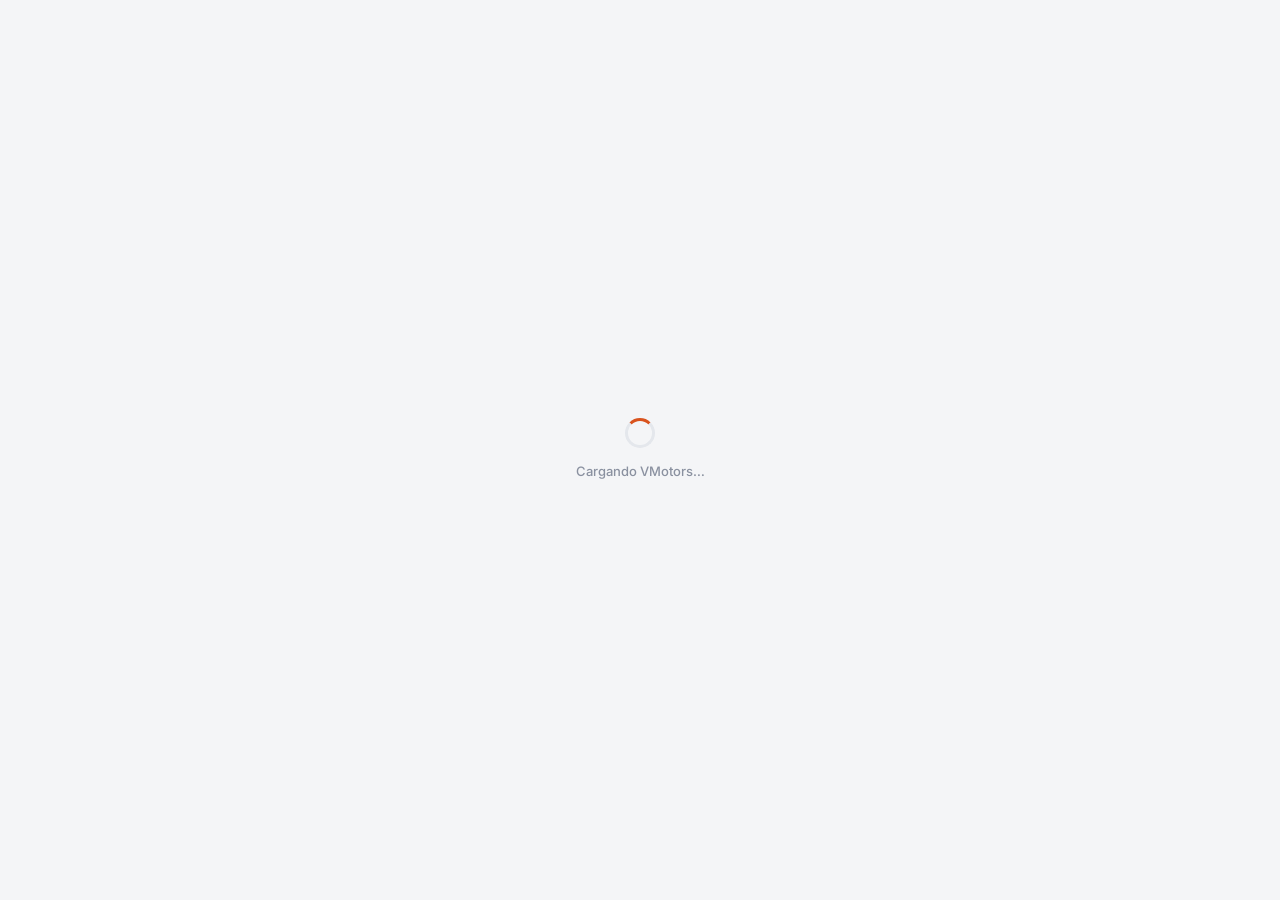
==== commit 88966b37: "feat: módulo de reportes, generación de pdf y mejoras generales" ====
--- a/frontend/agenda.html
+++ b/frontend/agenda.html
@@ -23,14 +23,15 @@
           <p>Cada bloque representa una bahía comprometida. El sistema impide registrar dos servicios activos en el mismo par de fecha y hora de inicio.</p>
         </div>
         <div class="page-actions">
-          <div class="seg">
-            <button data-demo="Vista de día (demostración).">Día</button>
-            <button class="is-active">Semana</button>
-            <button data-demo="Vista de mes (demostración).">Mes</button>
+          <div class="seg" id="seg-vista">
+            <button data-vista="dia">Día</button>
+            <button class="is-active" data-vista="semana">Semana</button>
+            <button data-vista="mes">Mes</button>
           </div>
-          <button class="btn btn-icon" data-demo="Semana anterior (demostración).">‹</button>
-          <button class="btn btn-icon" data-demo="Semana siguiente (demostración).">›</button>
-          <button class="btn btn-primary" data-modal-open="modal-cita">Nueva cita</button>
+          <button class="btn btn-icon" id="btn-periodo-prev" title="Anterior">‹</button>
+          <button class="btn btn-icon" id="btn-periodo-next" title="Siguiente">›</button>
+          <button class="btn" id="btn-hoy">Hoy</button>
+          <button class="btn btn-primary" id="btn-nueva-cita">Nueva cita</button>
         </div>
       </div>
 
@@ -40,7 +41,7 @@
           <div class="card-head">
             <div>
               <h3>Ocupación de bahías</h3>
-              <div class="sub">Horario laboral de 08:00 a 18:00 · lunes a sábado</div>
+              <div class="sub" id="sub-horario">Horario laboral de 08:00 a 18:00 · lunes a sábado</div>
             </div>
             <div class="row" style="font-size:11.5px;color:var(--ink-3)">
               <span class="row" style="gap:6px"><span class="kb-swatch" style="background:var(--st-recibido)"></span>Agendada</span>
@@ -52,14 +53,14 @@
             <div class="cal" id="cal"></div>
           </div>
           <div class="card-foot">
-            <span>Bloques ocupados esta semana</span>
+            <span id="etiqueta-ocupacion">Bloques ocupados esta semana</span>
             <strong class="num" id="ocupacion">0</strong>
           </div>
         </article>
 
         <!-- ===================== PANEL E-01 ===================== -->
         <aside class="stack" style="position:sticky;top:90px">
-          <article class="card">
+          <article class="card" id="tarjeta-registrar-cita">
             <div class="card-head">
               <div><h3>Registrar cita</h3><div class="sub">Formulario E-01</div></div>
             </div>
@@ -87,7 +88,7 @@
               </div>
             </div>
             <div class="card-foot" style="justify-content:flex-end;gap:9px">
-              <button class="btn" data-demo="Captura cancelada (demostración).">Cancelar</button>
+              <button class="btn" id="btn-limpiar-form">Cancelar</button>
               <button class="btn btn-primary" id="btn-guardar">Confirmar cita</button>
             </div>
           </article>
@@ -116,8 +117,8 @@
     <div class="modal-body" id="mc-body"></div>
     <div class="modal-foot">
       <button class="btn" data-modal-close>Cerrar</button>
-      <button class="btn" data-demo="Cita reprogramada (demostración).">Reprogramar</button>
-      <a class="btn btn-primary" href="orden-detalle.html">Abrir orden de servicio</a>
+      <button class="btn" id="btn-cancelar-cita">Cancelar cita</button>
+      <a class="btn btn-primary" href="orden-detalle.html" id="lnk-orden-cita">Abrir orden de servicio</a>
     </div>
   </div>
 </div>
@@ -125,25 +126,8 @@
 <script src="assets/js/data.js"></script>
 <script src="assets/js/app.js"></script>
 <script>
-const NOMBRES_DIA = ["Lun", "Mar", "Mié", "Jue", "Vie", "Sáb"];
+const NOMBRES_DIA = ["Lun", "Mar", "Mié", "Jue", "Vie", "Sáb", "Dom"];
 const HORAS = ["08:00","09:00","10:00","11:00","12:00","13:00","14:00","15:00","16:00","17:00"];
-
-/* Semana laboral (lunes a sábado) que contiene a VM.HOY */
-function construirSemana() {
-  const hoy = new Date(VM.HOY + "T12:00:00");
-  const diaSemana = hoy.getDay();                      // 0=domingo .. 6=sábado
-  const offsetLunes = diaSemana === 0 ? -6 : 1 - diaSemana;
-  const lunes = new Date(hoy);
-  lunes.setDate(hoy.getDate() + offsetLunes);
-
-  return NOMBRES_DIA.map((nombre, i) => {
-    const d = new Date(lunes);
-    d.setDate(lunes.getDate() + i);
-    const iso = `${d.getFullYear()}-${_pad(d.getMonth() + 1)}-${_pad(d.getDate())}`;
-    return { iso, nombre };
-  });
-}
-const DIAS_SEMANA = construirSemana();
 
 const COLOR_CITA = {
   "Agendada":  { linea: "var(--st-recibido)",  fondo: "#eaf2fd" },
@@ -151,20 +135,128 @@
   "Cancelada": { linea: "var(--critical)",     fondo: "#fceded" }
 };
 
+/* -------------------------------------------------------------------------
+   Fechas: helpers puros, sin tocar el DOM
+   ------------------------------------------------------------------------- */
+function isoDeFecha(d) {
+  return `${d.getFullYear()}-${_pad(d.getMonth() + 1)}-${_pad(d.getDate())}`;
+}
+function lunesDeSemana(iso) {
+  const d = new Date(iso + "T12:00:00");
+  const dow = d.getDay();                    // 0=domingo .. 6=sábado
+  d.setDate(d.getDate() + (dow === 0 ? -6 : 1 - dow));
+  return d;
+}
+function construirSemana(iso) {
+  const lunes = lunesDeSemana(iso);
+  return NOMBRES_DIA.slice(0, 6).map((nombre, i) => {
+    const d = new Date(lunes);
+    d.setDate(lunes.getDate() + i);
+    return { iso: isoDeFecha(d), nombre };
+  });
+}
+
+/* -------------------------------------------------------------------------
+   Estado de la vista (día / semana / mes) y navegacion
+   ------------------------------------------------------------------------- */
+let vistaActual = "semana";
+let fechaAncla = VM.HOY;   // fecha de referencia para cualquiera de las 3 vistas
+
 function initPagina() {
-  const primero = DIAS_SEMANA[0], ultimo = DIAS_SEMANA[DIAS_SEMANA.length - 1];
-  document.getElementById("titulo-semana").textContent =
-    `Semana del ${fmt.fecha(primero.iso)} al ${fmt.fecha(ultimo.iso)}`;
-
   const inFecha = document.getElementById("in-fecha");
   inFecha.min = VM.HOY;
   inFecha.value = VM.HOY;
 
-  pintarCalendario();
+  pintarVista();
   pintarPanel();
   pintarProximas();
 
+  /* Delegados sobre el contenedor estable del calendario: siguen
+     funcionando aunque pintarVista() vuelva a pintar su interior. */
+  document.getElementById("cal").addEventListener("click", (e) => {
+    const ev = e.target.closest("[data-cita]");
+    if (ev) { abrirDetalle(+ev.dataset.cita); return; }
+    const libre = e.target.closest("[data-hora][data-fecha]");
+    if (libre) { elegirBloqueDesdeCalendario(libre.dataset.fecha, libre.dataset.hora); return; }
+    const dia = e.target.closest("[data-dia]");
+    if (dia) { fechaAncla = dia.dataset.dia; vistaActual = "dia"; sincronizarSegVista(); pintarVista(); }
+  });
+
+  document.getElementById("seg-vista").addEventListener("click", (e) => {
+    const b = e.target.closest("button[data-vista]");
+    if (!b) return;
+    vistaActual = b.dataset.vista;
+    sincronizarSegVista();
+    pintarVista();
+  });
+
   document.getElementById("btn-guardar").addEventListener("click", confirmarCita);
+  document.getElementById("btn-cancelar-cita").addEventListener("click", cancelarCitaActual);
+  document.getElementById("btn-limpiar-form").addEventListener("click", limpiarFormularioCita);
+  document.getElementById("btn-nueva-cita").addEventListener("click", irARegistrarCita);
+  document.getElementById("btn-periodo-prev").addEventListener("click", () => cambiarPeriodo(-1));
+  document.getElementById("btn-periodo-next").addEventListener("click", () => cambiarPeriodo(1));
+  document.getElementById("btn-hoy").addEventListener("click", () => { fechaAncla = VM.HOY; pintarVista(); });
+}
+
+function sincronizarSegVista() {
+  document.querySelectorAll("#seg-vista button").forEach(b => b.classList.toggle("is-active", b.dataset.vista === vistaActual));
+}
+
+function cambiarPeriodo(delta) {
+  const d = new Date(fechaAncla + "T12:00:00");
+  if (vistaActual === "dia") d.setDate(d.getDate() + delta);
+  else if (vistaActual === "semana") d.setDate(d.getDate() + delta * 7);
+  else d.setMonth(d.getMonth() + delta);
+  fechaAncla = isoDeFecha(d);
+  pintarVista();
+}
+
+/* Despacha a la funcion de pintado que corresponda y actualiza titulo,
+   subtitulo y la etiqueta de ocupacion segun la vista activa. */
+function pintarVista() {
+  if (vistaActual === "dia") {
+    const d = new Date(fechaAncla + "T12:00:00");
+    document.getElementById("titulo-semana").textContent = fechaLarga(fechaAncla);
+    document.getElementById("sub-horario").textContent = "Horario laboral de 08:00 a 18:00";
+    document.getElementById("etiqueta-ocupacion").textContent = "Bloques ocupados hoy";
+    pintarGrillaHoras([{ iso: fechaAncla, nombre: NOMBRES_DIA[(d.getDay() + 6) % 7] }]);
+  } else if (vistaActual === "mes") {
+    const d = new Date(fechaAncla + "T12:00:00");
+    document.getElementById("titulo-semana").textContent = `${MESES_LARGO[d.getMonth()][0].toUpperCase()}${MESES_LARGO[d.getMonth()].slice(1)} ${d.getFullYear()}`;
+    document.getElementById("sub-horario").textContent = "Vista mensual · clic en un día para ver su detalle";
+    document.getElementById("etiqueta-ocupacion").textContent = "Citas registradas este mes";
+    pintarCalendarioMes();
+  } else {
+    const dias = construirSemana(fechaAncla);
+    const primero = dias[0], ultimo = dias[dias.length - 1];
+    document.getElementById("titulo-semana").textContent = `Semana del ${fmt.fecha(primero.iso)} al ${fmt.fecha(ultimo.iso)}`;
+    document.getElementById("sub-horario").textContent = "Horario laboral de 08:00 a 18:00 · lunes a sábado";
+    document.getElementById("etiqueta-ocupacion").textContent = "Bloques ocupados esta semana";
+    pintarGrillaHoras(dias);
+  }
+}
+
+/* Clic en un bloque libre del calendario: preselecciona fecha/hora en el
+   formulario de la derecha y lo deja listo para capturar el motivo. */
+function elegirBloqueDesdeCalendario(fecha, hora) {
+  document.getElementById("in-fecha").value = fecha;
+  pintarSlots();
+  const boton = document.querySelector(`#slots .slot[data-hora="${hora}"]`);
+  if (boton) boton.click();
+  irARegistrarCita();
+}
+
+function irARegistrarCita() {
+  document.getElementById("tarjeta-registrar-cita").scrollIntoView({ behavior: "smooth", block: "start" });
+  document.getElementById("sel-vehiculo").focus();
+}
+
+function limpiarFormularioCita() {
+  document.getElementById("sel-vehiculo").selectedIndex = 0;
+  document.getElementById("in-fecha").value = VM.HOY;
+  document.getElementById("in-motivo").value = "";
+  pintarSlots();
 }
 
 /* ------------------------- Confirmar cita (POST real) ------------------------- */
@@ -196,7 +288,7 @@
     await vmCargarDatos();               // refresca VM.citas con la nueva cita
     toast("Cita registrada correctamente.", "ok");
     document.getElementById("in-motivo").value = "";
-    pintarCalendario();
+    pintarVista();
     pintarProximas();
     pintarSlots();
   } catch (err) {
@@ -207,17 +299,20 @@
   }
 }
 
-/* ------------------------- Calendario semanal ------------------------- */
-function pintarCalendario() {
+/* ------------------------- Cuadricula de horas (dia y semana) ------------------------- */
+function pintarGrillaHoras(dias) {
   const cal = document.getElementById("cal");
+  cal.className = "cal";
+  cal.style.gridTemplateColumns = `74px repeat(${dias.length}, minmax(96px, 1fr))`;
   const partes = [];
   let ocupados = 0;
+  const ultimaCol = dias.length - 1;
 
   /* Encabezados */
   partes.push(`<div class="cal-cell cal-head" style="grid-column:1;grid-row:1"></div>`);
-  DIAS_SEMANA.forEach((d, i) => {
+  dias.forEach((d, i) => {
     const hoy = d.iso === VM.HOY;
-    partes.push(`<div class="cal-cell cal-head ${hoy ? "is-today" : ""} ${i === 5 ? "is-last-col" : ""}"
+    partes.push(`<div class="cal-cell cal-head ${hoy ? "is-today" : ""} ${i === ultimaCol ? "is-last-col" : ""}"
         style="grid-column:${i + 2};grid-row:1">
         <div class="d-name">${d.nombre}</div>
         <div class="d-num">${Number(d.iso.slice(8))}</div>
@@ -230,9 +325,9 @@
     const ultimaFila = r === HORAS.length - 1;
     partes.push(`<div class="cal-cell cal-hour ${ultimaFila ? "is-last-row" : ""}" style="grid-column:1;grid-row:${fila}">${h}</div>`);
 
-    DIAS_SEMANA.forEach((d, c) => {
+    dias.forEach((d, c) => {
       const col = c + 2;
-      const clases = `${c === 5 ? "is-last-col" : ""} ${ultimaFila ? "is-last-row" : ""}`;
+      const clases = `${c === ultimaCol ? "is-last-col" : ""} ${ultimaFila ? "is-last-row" : ""}`;
 
       const inicia = VM.citas.find(x => x.fecha === d.iso && x.hora_inicio === h);
       const cubre  = VM.citas.find(x => x.fecha === d.iso && x.hora_inicio < h && x.hora_fin > h);
@@ -254,8 +349,10 @@
           </div>
         </div>`);
       } else {
-        partes.push(`<div class="cal-cell cal-slot is-free ${clases}" style="grid-column:${col};grid-row:${fila}"
-             data-demo="Bloque libre: se abriría el formulario E-01 (demostración)."></div>`);
+        const reservable = d.iso >= VM.HOY;
+        partes.push(`<div class="cal-cell cal-slot is-free ${reservable ? "is-reservable" : ""} ${clases}"
+             style="grid-column:${col};grid-row:${fila}"
+             ${reservable ? `data-fecha="${d.iso}" data-hora="${h}" title="Agendar ${h} · ${fmt.fecha(d.iso)}"` : ""}></div>`);
       }
     });
   });
@@ -263,15 +360,61 @@
   cal.innerHTML = partes.join("");
   cal.style.gridTemplateRows = `auto repeat(${HORAS.length}, minmax(60px, auto))`;
   document.getElementById("ocupacion").textContent = ocupados;
-
-  cal.addEventListener("click", (e) => {
-    const ev = e.target.closest("[data-cita]");
-    if (ev) abrirDetalle(+ev.dataset.cita);
-  });
+}
+
+/* ------------------------- Vista de mes ------------------------- */
+function pintarCalendarioMes() {
+  const cal = document.getElementById("cal");
+  cal.className = "cal-mes";
+  cal.style.gridTemplateColumns = "";
+  cal.style.gridTemplateRows = "";
+
+  const ref = new Date(fechaAncla + "T12:00:00");
+  const inicioMes = new Date(ref.getFullYear(), ref.getMonth(), 1);
+  const inicioGrid = lunesDeSemana(isoDeFecha(inicioMes));
+
+  const dias = [];
+  for (let i = 0; i < 42; i++) {
+    const d = new Date(inicioGrid);
+    d.setDate(inicioGrid.getDate() + i);
+    dias.push(d);
+  }
+
+  const encabezados = NOMBRES_DIA.map(n => `<div class="cal-mes-head">${n}</div>`).join("");
+
+  let citasEnMes = 0;
+  const celdas = dias.map(d => {
+    const iso = isoDeFecha(d);
+    const esMesActual = d.getMonth() === ref.getMonth();
+    if (esMesActual) citasEnMes += VM.citas.filter(c => c.fecha === iso && c.estatus_cita !== "Cancelada").length;
+
+    const citasDia = VM.citas.filter(c => c.fecha === iso).sort((a, b) => a.hora_inicio.localeCompare(b.hora_inicio));
+    const visibles = citasDia.slice(0, 3);
+    const resto = citasDia.length - visibles.length;
+
+    const chips = visibles.map(c => {
+      const v = VM.vehiculo(c.id_vehiculo);
+      const col = COLOR_CITA[c.estatus_cita];
+      return `<div class="cal-mes-chip ${c.estatus_cita === "Cancelada" ? "is-cancel" : ""}"
+                   style="--ev:${col.linea};--ev-bg:${col.fondo}">${c.hora_inicio} ${v.placas}</div>`;
+    }).join("");
+
+    return `<div class="cal-mes-dia ${esMesActual ? "" : "is-fuera"} ${iso === VM.HOY ? "is-hoy" : ""}" data-dia="${iso}">
+      <span class="cal-mes-num">${d.getDate()}</span>
+      ${chips}
+      ${resto > 0 ? `<div class="cal-mes-mas">+${resto} más</div>` : ""}
+    </div>`;
+  }).join("");
+
+  cal.innerHTML = encabezados + celdas;
+  document.getElementById("ocupacion").textContent = citasEnMes;
 }
 
 /* ------------------------- Detalle en modal ------------------------- */
+let citaActual = null;
+
 function abrirDetalle(idCita) {
+  citaActual = idCita;
   const c  = VM.cita(idCita);
   const v  = VM.vehiculo(c.id_vehiculo);
   const cl = VM.cliente(v.id_cliente);
@@ -291,8 +434,35 @@
       <dt>Teléfono</dt><dd class="mono">${cl.telefono}</dd>
       <dt>Correo</dt><dd>${cl.correo || "No registrado"}</dd>
       <dt>Motivo</dt><dd>${c.motivo_ingreso}</dd>
-    </dl>`;
+    </dl>
+    <div id="aviso-cancelar-cita"></div>`;
+
+  const lnkOrden = document.getElementById("lnk-orden-cita");
+  lnkOrden.hidden = !o;
+  if (o) lnkOrden.href = `orden-detalle.html?id=${o.id_orden}`;
+
+  const btnCancelar = document.getElementById("btn-cancelar-cita");
+  btnCancelar.hidden = c.estatus_cita !== "Agendada";
+
   document.getElementById("modal-cita").classList.add("is-open");
+}
+
+async function cancelarCitaActual() {
+  const c = VM.cita(citaActual);
+  if (!confirm(`¿Cancelar la cita del ${fmt.fecha(c.fecha)} a las ${c.hora_inicio}?`)) return;
+  const aviso = document.getElementById("aviso-cancelar-cita");
+  try {
+    await vmApi("PATCH", `/api/citas/${citaActual}`, { estatus_cita: "Cancelada" });
+    await vmCargarDatos();
+    toast("Cita cancelada.", "ok");
+    document.getElementById("modal-cita").classList.remove("is-open");
+    pintarVista();
+    pintarProximas();
+    pintarSlots();
+  } catch (err) {
+    aviso.innerHTML = `<div class="alert alert-danger">${icon("alerta")}<div>${err.message}</div></div>`;
+    initIcons(aviso);
+  }
 }
 
 /* ------------------------- Panel E-01 ------------------------- */
--- a/frontend/assets/css/styles.css
+++ b/frontend/assets/css/styles.css
@@ -65,6 +65,7 @@
    -------------------------------------------------------------------------- */
 *, *::before, *::after { box-sizing: border-box; }
 html, body { height: 100%; }
+body { overflow-x: hidden; }
 body {
   margin: 0;
   background: var(--bg);
@@ -204,9 +205,26 @@
   position: sticky; top: 0; z-index: 40;
 }
 .topbar-titles { min-width: 0; }
-.topbar h1 { font-size: 17px; font-weight: 650; letter-spacing: -.2px; }
-.topbar .crumb { font-size: 11.5px; color: var(--ink-3); letter-spacing: .2px; }
+.topbar h1 { font-size: 17px; font-weight: 650; letter-spacing: -.2px; overflow: hidden; text-overflow: ellipsis; white-space: nowrap; }
+.topbar .crumb { font-size: 11.5px; color: var(--ink-3); letter-spacing: .2px; overflow: hidden; text-overflow: ellipsis; white-space: nowrap; }
 .topbar-spacer { flex: 1 1 auto; }
+
+/* Boton de menu: solo existe visualmente bajo los 900px (ver media query) */
+.nav-toggle {
+  display: none;
+  width: 38px; height: 38px; flex: 0 0 auto;
+  align-items: center; justify-content: center;
+  border: 1px solid var(--border); border-radius: 9px;
+  background: var(--surface); color: var(--ink-2); cursor: pointer;
+}
+.nav-toggle svg { width: 18px; height: 18px; }
+
+.sidebar-backdrop {
+  display: none;
+  position: fixed; inset: 0; z-index: 105;
+  background: rgba(16,24,40,.45);
+}
+.sidebar-backdrop.is-open { display: block; animation: fadeIn .15s ease both; }
 
 .search {
   position: relative; width: 280px;
@@ -466,6 +484,8 @@
 }
 .seg button:hover { color: var(--ink); }
 .seg button.is-active { background: var(--surface); color: var(--ink); box-shadow: var(--shadow-xs); }
+.seg button:disabled { color: var(--ink-3); opacity: .55; cursor: not-allowed; }
+.seg button:disabled:hover { color: var(--ink-3); }
 
 .pagination { display: flex; align-items: center; gap: 4px; }
 .pagination button {
@@ -475,6 +495,8 @@
 }
 .pagination button:hover { background: var(--surface-3); }
 .pagination button.is-active { background: var(--nav); border-color: var(--nav); color: #fff; font-weight: 600; }
+.pagination button:disabled { opacity: .4; cursor: not-allowed; }
+.pagination button:disabled:hover { background: var(--surface); }
 
 /* --------------------------------------------------------------------------
    12. Formularios
@@ -559,8 +581,8 @@
   transition: all .18s;
 }
 .step-meta { min-width: 0; }
-.step-name { font-size: 13px; font-weight: 600; color: var(--ink-3); white-space: nowrap; }
-.step-desc { font-size: 11.5px; color: var(--ink-3); white-space: nowrap; }
+.step-name { font-size: 13px; font-weight: 600; color: var(--ink-3); white-space: nowrap; overflow: hidden; text-overflow: ellipsis; }
+.step-desc { font-size: 11.5px; color: var(--ink-3); white-space: nowrap; overflow: hidden; text-overflow: ellipsis; }
 .step-line { flex: 1 1 auto; height: 1.5px; background: var(--border); margin: 0 14px; border-radius: 2px; }
 .step.is-active .step-dot { border-color: var(--accent); background: var(--accent); color: #fff; box-shadow: 0 0 0 4px rgba(217,83,30,.13); }
 .step.is-active .step-name { color: var(--ink); }
@@ -656,9 +678,10 @@
   background: var(--surface-2); font-size: 11.5px; color: var(--ink-3);
   text-align: right; padding: 8px 10px; font-variant-numeric: tabular-nums; font-weight: 550;
 }
-.cal-slot { position: relative; cursor: pointer; transition: background .12s; }
-.cal-slot:hover { background: var(--surface-2); }
-.cal-slot.is-free:hover::after {
+.cal-slot { position: relative; transition: background .12s; }
+.cal-slot.is-reservable { cursor: pointer; }
+.cal-slot.is-reservable:hover { background: var(--surface-2); }
+.cal-slot.is-reservable:hover::after {
   content: "+ Agendar"; position: absolute; inset: 6px;
   display: grid; place-items: center;
   border: 1px dashed var(--accent); border-radius: 7px;
@@ -676,6 +699,41 @@
 .cal-event .ev-title { font-weight: 650; white-space: nowrap; overflow: hidden; text-overflow: ellipsis; }
 .cal-event .ev-sub { color: var(--ink-2); white-space: nowrap; overflow: hidden; text-overflow: ellipsis; }
 .cal-event.is-cancel { opacity: .6; text-decoration: line-through; }
+
+/* Vista de mes: cuadricula de dias en vez de horas */
+.cal-mes {
+  display: grid;
+  grid-template-columns: repeat(7, minmax(0, 1fr));
+  gap: 1px;
+  background: var(--border);
+  border: 1px solid var(--border);
+  border-radius: var(--r-lg);
+  overflow: hidden;
+}
+.cal-mes-head {
+  background: var(--surface-2); padding: 8px; text-align: center;
+  font-size: 10.5px; font-weight: 650; text-transform: uppercase; letter-spacing: .7px; color: var(--ink-3);
+}
+.cal-mes-dia {
+  background: var(--surface); min-height: 96px; padding: 6px;
+  display: flex; flex-direction: column; gap: 3px;
+  cursor: pointer; transition: background .12s;
+}
+.cal-mes-dia:hover { background: var(--surface-2); }
+.cal-mes-dia.is-fuera { background: var(--surface-2); }
+.cal-mes-dia.is-fuera .cal-mes-num { color: var(--ink-3); }
+.cal-mes-num { font-size: 12px; font-weight: 600; color: var(--ink-2); }
+.cal-mes-dia.is-hoy .cal-mes-num {
+  color: #fff; background: var(--accent); width: 20px; height: 20px; border-radius: 50%;
+  display: inline-flex; align-items: center; justify-content: center; font-weight: 700;
+}
+.cal-mes-chip {
+  font-size: 9.5px; padding: 1px 5px; border-radius: 4px;
+  white-space: nowrap; overflow: hidden; text-overflow: ellipsis;
+  border-left: 2px solid var(--ev, var(--series-1)); background: var(--ev-bg, #eaf2fd); color: var(--ink-2);
+}
+.cal-mes-chip.is-cancel { opacity: .55; text-decoration: line-through; }
+.cal-mes-mas { font-size: 9px; color: var(--ink-3); font-weight: 550; }
 
 /* Selector de bloques horarios (formulario E-01) */
 .slots { display: grid; grid-template-columns: repeat(auto-fill, minmax(78px, 1fr)); gap: 8px; }
@@ -884,6 +942,10 @@
   .doc-bar, .no-print { display: none !important; }
   .sheet { box-shadow: none; max-width: none; padding: 0; border-radius: 0; }
   @page { margin: 16mm; }
+
+  /* Cualquier otra pantalla (p.ej. el historial por placa de reportes.html):
+     se imprime solo el contenido, sin el marco de navegacion ni controles. */
+  .sidebar, .topbar, .page-actions, .toolbar, .pagination { display: none !important; }
 }
 
 /* --------------------------------------------------------------------------
@@ -897,7 +959,14 @@
   .fg-4 { grid-template-columns: repeat(2, minmax(0,1fr)); }
 }
 @media (max-width: 900px) {
-  .sidebar { display: none; }
+  .nav-toggle { display: inline-flex; }
+  .sidebar {
+    position: fixed; top: 0; left: 0; z-index: 110;
+    transform: translateX(-100%);
+    transition: transform .2s ease;
+    box-shadow: var(--shadow-lg);
+  }
+  .sidebar.is-open { transform: translateX(0); }
   .content { padding: 20px 16px 44px; }
   .topbar { padding: 0 16px; }
   .search { display: none; }
@@ -906,6 +975,12 @@
   .login-wrap { grid-template-columns: 1fr; }
   .login-aside { display: none; }
   .cal { grid-template-columns: 60px repeat(6, minmax(96px, 1fr)); }
+}
+@media (max-width: 640px) {
+  .topbar-chip { display: none; }
+  .user-chip .u-name, .user-chip .u-role { display: none; }
+  .fg-4 { grid-template-columns: minmax(0,1fr); }
+  .page-head h2 { font-size: 19px; }
 }
 
 /* --------------------------------------------------------------------------
